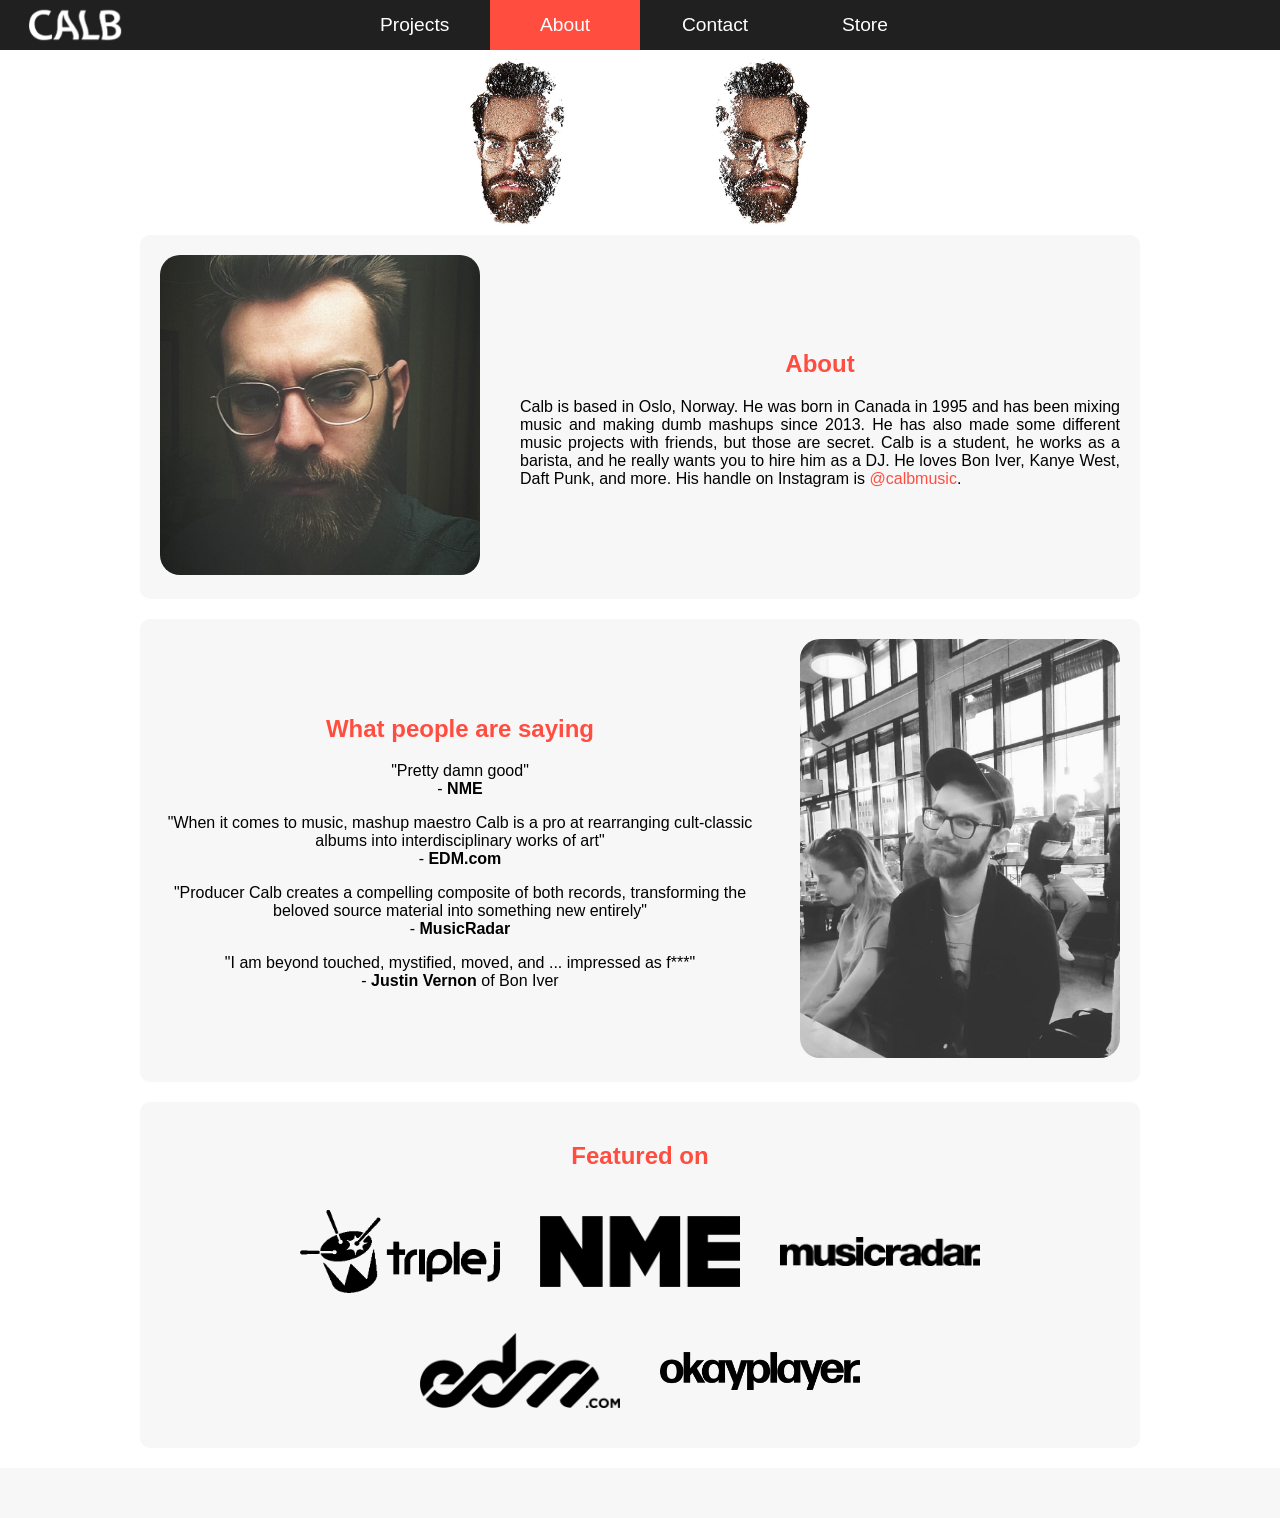
==== about.html @ a5393a30 "changed banner image name" ====
<!DOCTYPE html>
<html lang="en">
  <head>
    <meta charset="UTF-8" />
    <meta name="viewport" content="width=device-width, initial-scale=1.0" />
    <meta http-equiv="X-UA-Compatible" content="ie=edge" />
    <title>Calb</title>
    <link rel="apple-touch-icon" sizes="180x180" href="/favicon/apple-touch-icon.png">
  <link rel="icon" type="image/png" sizes="32x32" href="/favicon/favicon-32x32.png">
  <link rel="icon" type="image/png" sizes="16x16" href="/favicon/favicon-16x16.png">
  <link rel="manifest" href="/site.webmanifest">
    <link rel="stylesheet" type="text/css" href="styles.css" />    
    <style>
      .About{background-color: #ff4d40;}
    </style> 
    <!-- MyList Styles -->
    <link rel="stylesheet" href="mylist-player/css/mylist-player.css" />

    <!-- MyList PLAYER SETTINGS -->
    <script type="text/javascript">
      var playListID = ["PLcEgueYKDm_R28XrwSN7ngTEcs7spmLF3"]; // replace with your desired youtube playlist ID
      var apiKey = "AIzaSyB_dEWORld9GsfKXc3tqtmi-oZoByVQ4lQ"; // this default YouTube API key will work but you should change it to your own
      var autoPlayNext = 0; // auto play next video in list when current ends? 0 for no. 1 for yes.
      var showPlayerControls = 1; // display YouTube video player controls? 0 for no. 1 for yes.
      var showTitlesInList = 1; // display video titles under each thumbnail in playlist? 0 for no. 1 for yes.
    </script>

    <!-- jQuery -->
    <script src="https://ajax.googleapis.com/ajax/libs/jquery/1.11.3/jquery.min.js"></script>

    <!-- MyList Javascript -->
    <script src="mylist-player/js/mylist-player.js"></script>

  </head>

  <body>
    <header>
      <nav>
        <ul class="navbar">
          <li class="Calb"><a href="index.html"><img src="images/calb logo white.png"> </a></li>
          <li class="Projects"><a href="index.html">Projects</a></li>
          <li class="About"><a href="about.html">About</a></li>
          <li class="Contact"><a href="contact.html">Contact</a></li>
          <li class="Store"><a href="store.html">Store</a></li>
        </ul>
      </nav>
    </header>

    

    <main>
      <div class="contentbox" id="bannerbox"> 
        <img src="/images/calbbanner.png" alt="calb banner image"  id="banner">
      </div>

      <div class="contentbox" id="aboutbox"> 
        <div class="smallbox" class=imagebox>
          <img src="images/profpic.JPG" class="image">
        </div>
        <div class="bigbox" id="abouttext">
          <h2>About</h2>
          <p>Calb is based in Oslo, Norway. He was born in Canada in 1995 and has been mixing music and making dumb mashups since 2013. 
            He has also made some different music projects with friends, but those are secret. 
            Calb is a student, he works as a barista, and he really wants you to hire him as a DJ. He loves Bon Iver, Kanye West, Daft Punk, and more.
            His handle on Instagram is <a href="https://www.instagram.com/calbmusic/">@calbmusic</a>.
          </p>
          
          
        </div>
      </div>
      
      <div class="contentbox" id="quotebox">
        <div class="bigbox">
          <h2>What people are saying</h2>
          <p>
            "Pretty damn good" 
            <br>- <b>NME</b>
          </p>
          <p>
            "When it comes to music, mashup maestro Calb is a pro at rearranging cult-classic albums into interdisciplinary works of art" 
            <br>- <b>EDM.com</b>
          </p>
          <p>
            "Producer Calb creates a compelling composite of both records, transforming the beloved source material into something new entirely" 
            <br>- <b>MusicRadar</b>
          </p>
          <p>
            "I am beyond touched, mystified, moved, and ... impressed as f***" 
            <br>- <b>Justin Vernon</b> of Bon Iver
          </p>
        </div>
        <div class="smallbox" class=imagebox>
          <img src="images/smughatphoto.jpg" class="image">
        </div>
      </div>


      <div class="contentbox" id="coveredbybox">
        <div class="biggestbox">
          <h2>Featured on</h2>
          <img src="images/logos/triplej red.png" class="logo">
          <img src="images/logos/nme red.png" class="logo">
          <img src="images/logos/musicradar red.png" class="logo">
          <img src="images/logos/EDM+com red.png" class="logo">
          <img src="images/logos/okayplayer red.png" class="logo">
        </div>
      </div>


    </main>
    
    <footer>
      
    </footer>
    
  </body>
</html>
---- styles.css ----
* {
  box-sizing: border-box;
  font-family: 'Roboto', sans-serif;
}

 *:before,
 *:after {
  box-sizing: border-box;
 }

html{
  height: 100%;
  position: relative;
}

body {
  position: relative;
  margin: 0;
  padding: 0;
  background-color: #fff;
  background-attachment:fixed;
  min-height: 100vh; 
  display: block;
  position: relative;
  padding-bottom: 70px;
}

.navbar {
  font-size: 1.2em;
  font-family: 'Roboto', sans-serif;
  width: 100%;
  margin: 0;
  padding: 0px;
  /* padding: 20px; */
  height: 50px;
  background-color: #202020;
  list-style: none;

  position: relative;
  display: flex;
  flex-direction: row;
  justify-content: center;
  align-items: stretch;
}

.navbar > li {
  width: 20%;
  max-width: 150px;
  list-style: none;
  margin: 0;
  padding: 0;
  display: flex;
  justify-content: center;
  align-items: center;

}

.navbar > li > a {
    color: #fff;
    position: relative;
    left: 0;
}

footer{
  position: absolute;
  bottom: 0;
  width: 100%;
  height: 50px;
  background-color: rgb(247, 247, 247)
}

a{
  color: #ff4d40;
  text-decoration: none;
  will-change: transform, color, text-decoration;
}

a:hover {
    text-decoration: underline;
}

#bannerbox{
  background: white;
}

#banner{
  width: 80%;
  margin: auto;
  max-height: 190px;
  object-fit: cover;
  margin-bottom: -25px;
}




.Calb{
    position:absolute;
    height: 50px;
    left: 0;
}

.Calb a img{
  position: relative;
  height: 30px;
  margin-top: 5px;
}

main {
  margin: auto;
  width: 100%;
  display: flex;
  flex-direction: column;
  align-items: center;
  gap: 20px;
}

.contentbox{
  width: 80%;
  max-width: 1000px;
  border-radius: 10px;
  /*border: 2px solid #d1d1d1; */
  display: flex;
  flex-direction: row;
  align-items: stretch;
  background-color: rgb(247, 247, 247);
}

/*
#youtube{
}

#youtubeembed{
}

#mixcloud{
}
*/

.bigbox{
  max-width: 60%;
  margin: 20px;

}

.smallbox{
  width: 40%;
  margin: 20px;
}

.biggestbox{
  margin: 20px;
  max-width: 80%;
  display: flex;
  align-items: center;
  justify-content: center;
  flex-wrap: wrap;
}

.biggestbox h2{
  width: 100%;
}

#aboutbox{
  align-items: center;
}

#quotebox{
  align-items: center;
}

#quotebox p{
  text-align: center;
}


#contactbox *{
  text-align: center;
  margin-left: auto;
  margin-right: auto;
}

#coveredbybox {
  display: flex;
  flex-direction: column;
  align-items: center;
}

.image{
  max-width: 100%;
  border-radius: 20px;
}

.logo{
  max-width: 200px;
  margin: 20px;
  filter: grayscale(100%) brightness(0%);
  
}

h1 {
  text-align: center;
  font-family: 'Roboto', sans-serif;
  font-size: 2em;
}

h2 {
  font-family: 'Roboto', sans-serif;
  text-align:center;
  color: #ff4d40;
}

p {
  text-align:justify;
  color: black;
  font-family: 'Roboto', sans-serif;
}

  .bold {
    font-weight: 700;
  }

  .italics {
    font-style: italic;
  }

  @media screen and (max-width: 800px) {
    .contentbox{
      flex-direction: column;
      width: 100%;
      align-items: center;
    }
    .bigbox{
      width: 90%;
      max-width: 90%;
      margin: 10px;
    }
    
    .smallbox{
      width: 90%;
      margin: 10px;
    }
    #youtubeembed{
      order: 1;
    }
    #abouttext{
      order: -1;
    }
    .Calb{
      position:relative;
  }
    .Calb a img{
      height: 20px;
    }
  }
---- mylist-player/css/mylist-player.css ----
/*  COLORS 
############################### */

/* color of titles that appear  below 
each thumbnail image in the playlist */
.vid-item .desc {
	color: black;
}

.vid-item:hover .desc {
	color: #CC181E;		/* <-- hover state color of titles */
	-o-transition:.5s;
  	-ms-transition:.5s;
  	-moz-transition:.5s;
  	-webkit-transition:.5s;
  	transition:.5s;
}

.current-vid {
	opacity: 1 !important;
	color: #CC181E !important;	/* <-- color of title for currently selected video */
}


/* color of playlist arrows */
.mlvp-arrow-left, .mlvp-arrow-right {
	color: #111;
}

/* hover color of playlist arrows */
.mlvp-arrow-left:hover, .mlvp-arrow-right:hover {
	color: #CC181E;
}





.mlvp-arrows {
	/*display: none;*/ /*uncomment this to hide the left/right arrows*/
}

.player-container {
	width: 100%;
	/*max-width: 904px;*/
	/*min-width: 300px;*/
}

.ui-body{ border: none !important; }
.ui-page-active { outline:none !important;  }

/*  VIDEO CONTAINER
############################### */
.mlvp-container {
    position: relative;
    padding-bottom: 52%;
    padding-top: 38px; 
    height: 0; 
}
 
.mlvp-container iframe,
.mlvp-container object,
.mlvp-container embed {
    position: absolute;
    top: 0;
    left: 0;
    width: 100%;
    height: 97%;
}


/*  VIDEOS PLAYLIST 
############################### */
.mlvp-list-container {
	/*width: 90%;*/
	overflow: hidden;
	margin-top: 16px;
	margin-left:37px;
	margin-right:38px;
	padding-bottom: 0px;
	-webkit-box-sizing: inherit;
    -moz-box-sizing: inherit;
    box-sizing: inherit;
}

.mlvp-list {
	/*width: 3192px;*/
	position: relative;
	top:0;
	left: 0;
	-webkit-box-sizing: inherit;
    -moz-box-sizing: inherit;
    box-sizing: inherit;
}

.vid-item {
	display: block;
	width: 148px;
	float: left;
	margin: 10px;
	padding: 0;
	-webkit-box-sizing: inherit;
    -moz-box-sizing: inherit;
    box-sizing: inherit;
}

.thumb {
	overflow:hidden;
	height: 84px;
}

.thumb img {
	width: 100%;
	position: relative;
	top: -13px;
	opacity: 0.6;
}

.vid-item .desc {
	font-size: 12px;
	margin-top:5px;
  word-wrap:break-word;
}

.vid-item:hover {
	/*background: #eee;*/
	cursor: pointer;
}

.vid-item:hover .thumb img {
	opacity: 1;
	-o-transition:.5s;
  	-ms-transition:.5s;
  	-moz-transition:.5s;
  	-webkit-transition:.5s;
  	transition:.5s;
}

.noselect {
    -webkit-touch-callout: none;
    -webkit-user-select: none;
    -khtml-user-select: none;
    -moz-user-select: none;
    -ms-user-select: none;
    user-select: none;
}



/*  ARROWS
############################### */

.mlvp-arrows {
	position:relative;
	width: 100%;
	top: 52px;
}

.mlvp-arrow-left {
	position: absolute;
	padding: 0;
	left: 0;
	top: 0;
	z-index: 99;
	cursor: pointer;
}

.mlvp-arrow-right {
	position: absolute;
	padding: 0;
	right: 0;
	top: 0;
	z-index:100;
	cursor: pointer;
}




/*  ARROW ICONS
############################### */
@font-face {
  font-family: 'fontello';
  src: url('../font/fontello.eot?64872243');
  src: url('../font/fontello.eot?64872243#iefix') format('embedded-opentype'),
       url('../font/fontello.woff?64872243') format('woff'),
       url('../font/fontello.ttf?64872243') format('truetype'),
       url('../font/fontello.svg?64872243#fontello') format('svg');
  font-weight: normal;
  font-style: normal;
}
 
 
.demo-icon
{
  font-family: "fontello";
  font-style: normal;
  font-weight: normal;
  speak: none;
 
  display: inline-block;
  text-decoration: inherit;
  /*width: 1em;*/
  /*margin-right: .2em;*/
  text-align: center;
  /* opacity: .8; */
 
  /* For safety - reset parent styles, that can break glyph codes*/
  font-variant: normal;
  text-transform: none;
 
  /* fix buttons height, for twitter bootstrap */
  line-height: 1em;
 
  /* Animation center compensation - margins should be symmetric */
  /* remove if not needed */
  /*margin-left: .2em;*/
 
  /* You can be more comfortable with increased icons size */
   font-size: 32px; 
 
  /* Font smoothing. That was taken from TWBS */
  -webkit-font-smoothing: antialiased;
  -moz-osx-font-smoothing: grayscale;
 
  /* Uncomment for 3D effect */
  /* text-shadow: 1px 1px 1px rgba(127, 127, 127, 0.3); */

  /*overflow: hidden;
  text-indent: -999px;*/
}


.mlvp-arrows .icon-left-open:before, .mlvp-arrows .icon-right-open:before {
    float: left !important;
    text-indent: 0 !important;
}
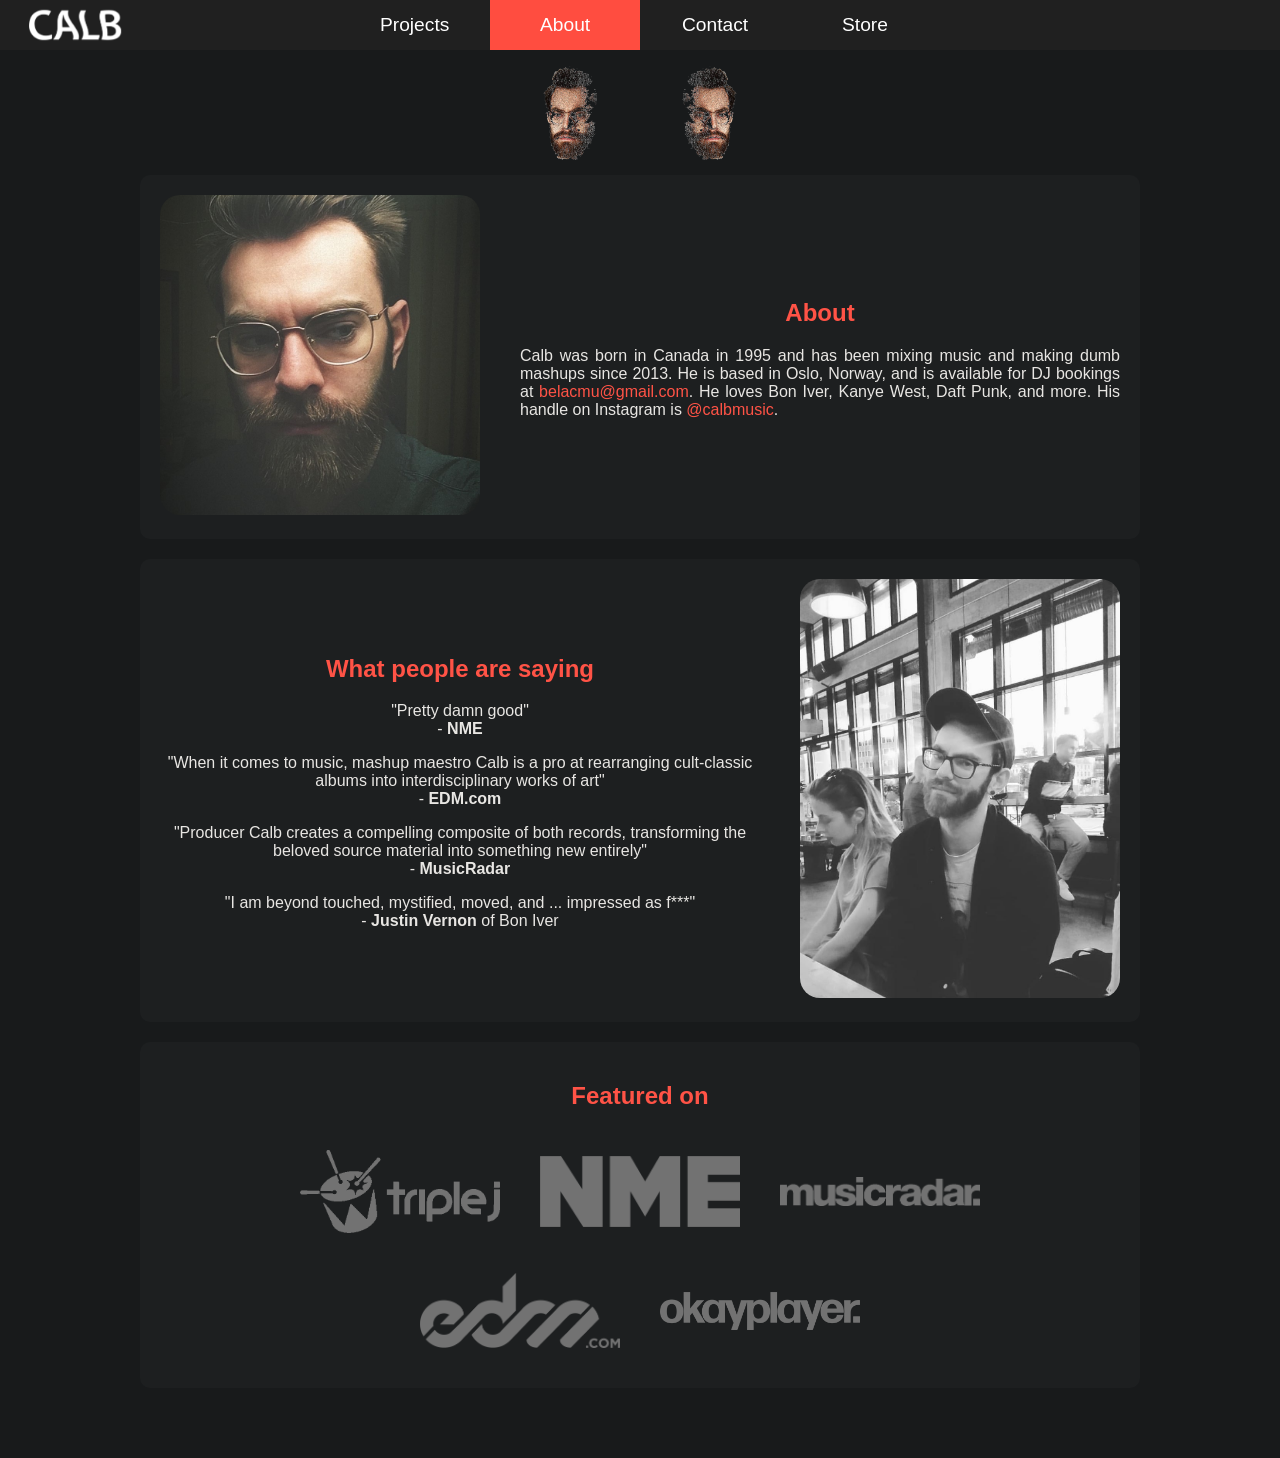
==== commit 5e454d7f: "Updated text and (temp) email, also banner size" ====
--- a/about.html
+++ b/about.html
@@ -38,10 +38,10 @@
       <nav>
         <ul class="navbar">
           <li class="Calb"><a href="index.html"><img src="images/calb logo white.png"> </a></li>
-          <li class="Projects"><a href="index.html">Projects</a></li>
+          <li class="Projects"><a href="projects.html">Projects</a></li>
           <li class="About"><a href="about.html">About</a></li>
           <li class="Contact"><a href="contact.html">Contact</a></li>
-          <li class="Store"><a href="store.html">Store</a></li>
+          <li class="Store"><a href="index.html">Store</a></li>
         </ul>
       </nav>
     </header>
@@ -59,9 +59,8 @@
         </div>
         <div class="bigbox" id="abouttext">
           <h2>About</h2>
-          <p>Calb is based in Oslo, Norway. He was born in Canada in 1995 and has been mixing music and making dumb mashups since 2013. 
-            He has also made some different music projects with friends, but those are secret. 
-            Calb is a student, he works as a barista, and he really wants you to hire him as a DJ. He loves Bon Iver, Kanye West, Daft Punk, and more.
+          <p>Calb was born in Canada in 1995 and has been mixing music and making dumb mashups since 2013. He is based in Oslo, Norway, and is available for DJ bookings at <a href="mailto: belacmu@gmail.com">belacmu@gmail.com</a>.
+            He loves Bon Iver, Kanye West, Daft Punk, and more.
             His handle on Instagram is <a href="https://www.instagram.com/calbmusic/">@calbmusic</a>.
           </p>
           
--- a/styles.css
+++ b/styles.css
@@ -19,7 +19,8 @@
   position: relative;
   margin: 0;
   padding: 0;
-  background-color: #fff;
+  color: #e8e6e3;
+  background-color: #181a1b;
   background-attachment:fixed;
   min-height: 100vh; 
   display: block;
@@ -68,11 +69,11 @@
   bottom: 0;
   width: 100%;
   height: 50px;
-  background-color: rgb(247, 247, 247)
+  background-color: #181a1b
 }
 
 a{
-  color: #ff4d40;
+  color: rgb(255, 83, 70);
   text-decoration: none;
   will-change: transform, color, text-decoration;
 }
@@ -82,14 +83,14 @@
 }
 
 #bannerbox{
-  background: white;
+  background: none !important;
 }
 
 #banner{
   width: 80%;
   margin: auto;
-  max-height: 190px;
-  object-fit: cover;
+  max-height: 130px;
+  object-fit: scale-down;
   margin-bottom: -25px;
 }
 
@@ -125,7 +126,7 @@
   display: flex;
   flex-direction: row;
   align-items: stretch;
-  background-color: rgb(247, 247, 247);
+  background-color: rgb(29,31,32);
 }
 
 /*
@@ -196,7 +197,7 @@
 .logo{
   max-width: 200px;
   margin: 20px;
-  filter: grayscale(100%) brightness(0%);
+  filter: grayscale(100%) brightness(100%);
   
 }
 
@@ -209,12 +210,12 @@
 h2 {
   font-family: 'Roboto', sans-serif;
   text-align:center;
-  color: #ff4d40;
+  color: rgb(255, 83, 70);
 }
 
 p {
   text-align:justify;
-  color: black;
+  color: #e8e6e3;
   font-family: 'Roboto', sans-serif;
 }
 
--- a/mylist-player/css/mylist-player.css
+++ b/mylist-player/css/mylist-player.css
@@ -5,11 +5,11 @@
 /* color of titles that appear  below 
 each thumbnail image in the playlist */
 .vid-item .desc {
-	color: black;
+	color: rgb(232, 230, 227);
 }
 
 .vid-item:hover .desc {
-	color: #CC181E;		/* <-- hover state color of titles */
+	color: rgb(255, 83, 70);		/* <-- hover state color of titles */
 	-o-transition:.5s;
   	-ms-transition:.5s;
   	-moz-transition:.5s;
@@ -19,18 +19,18 @@
 
 .current-vid {
 	opacity: 1 !important;
-	color: #CC181E !important;	/* <-- color of title for currently selected video */
+	color: rgb(255, 83, 70) !important;	/* <-- color of title for currently selected video */
 }
 
 
 /* color of playlist arrows */
 .mlvp-arrow-left, .mlvp-arrow-right {
-	color: #111;
+	color: rgb(232, 230, 227);
 }
 
 /* hover color of playlist arrows */
 .mlvp-arrow-left:hover, .mlvp-arrow-right:hover {
-	color: #CC181E;
+	color: rgb(255, 83, 70);
 }
 
 
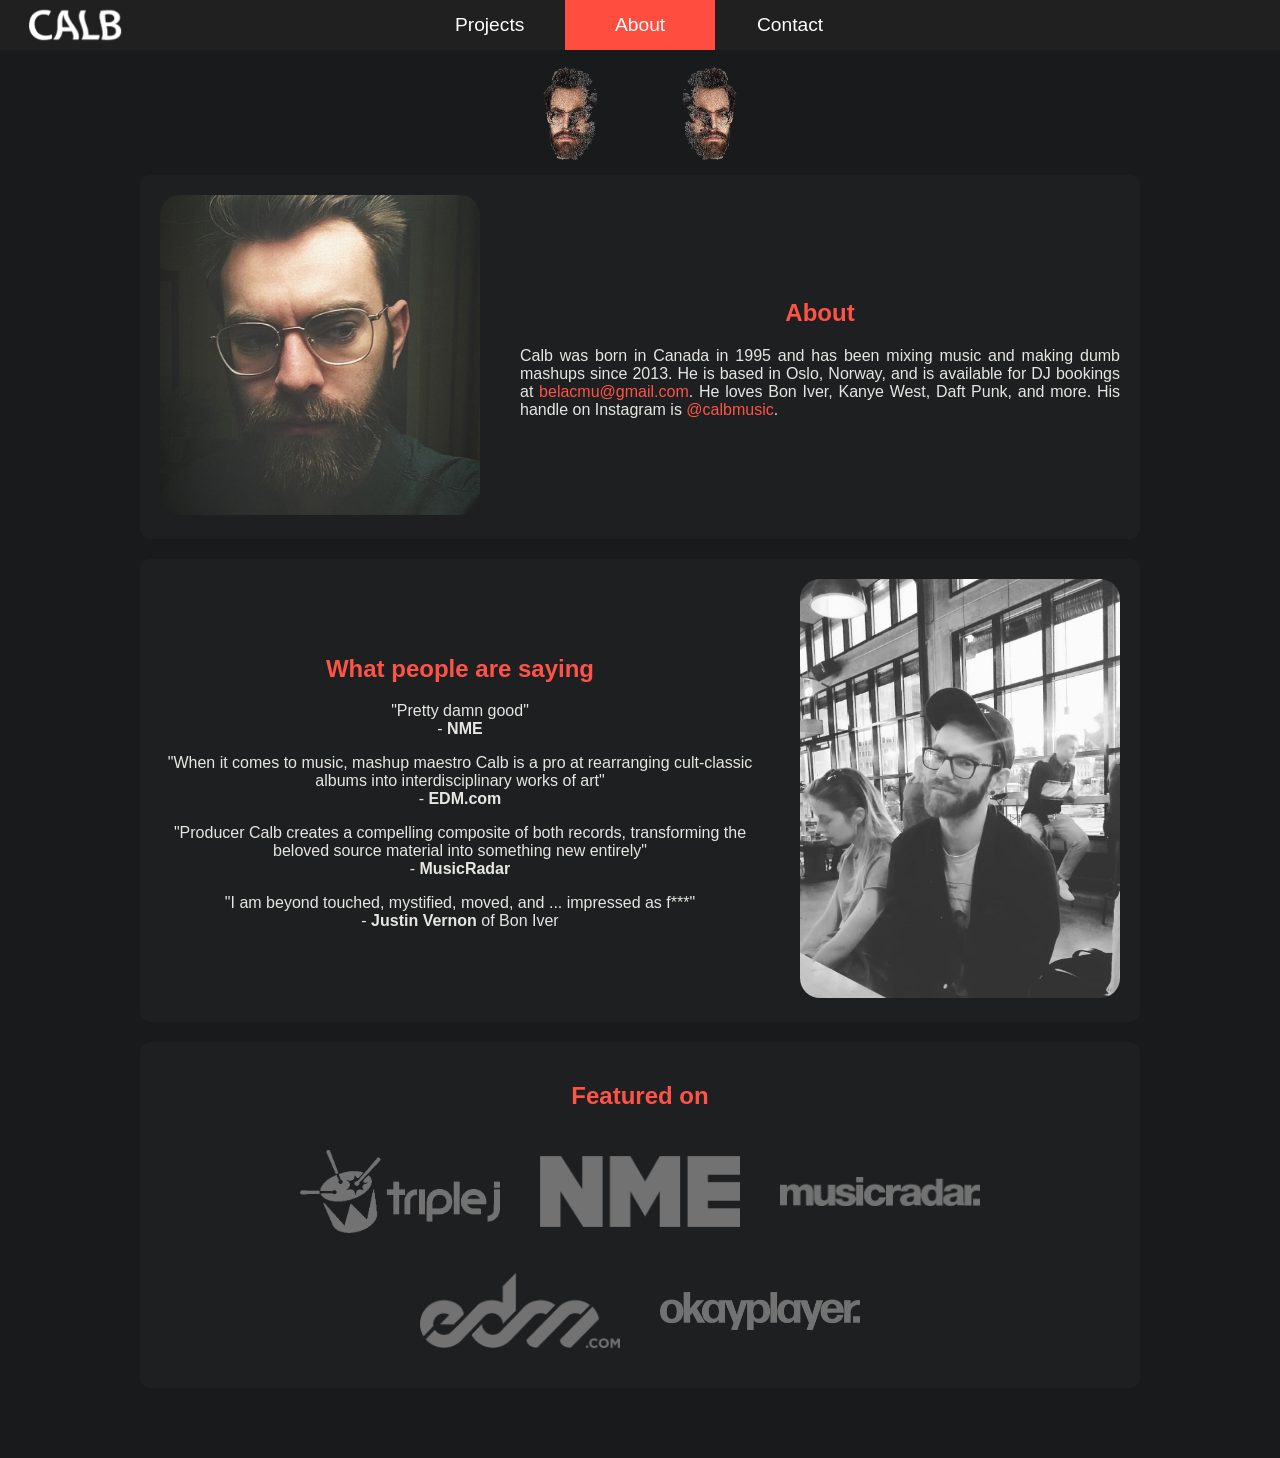
==== commit 4fc0d5ed: "Remove store from navigation and make Projects the new homepage Co-authored-by: belacmu <89772184+be" ====
--- a/about.html
+++ b/about.html
@@ -38,10 +38,9 @@
       <nav>
         <ul class="navbar">
           <li class="Calb"><a href="index.html"><img src="images/calb logo white.png"> </a></li>
-          <li class="Projects"><a href="projects.html">Projects</a></li>
+          <li class="Projects"><a href="index.html">Projects</a></li>
           <li class="About"><a href="about.html">About</a></li>
           <li class="Contact"><a href="contact.html">Contact</a></li>
-          <li class="Store"><a href="index.html">Store</a></li>
         </ul>
       </nav>
     </header>
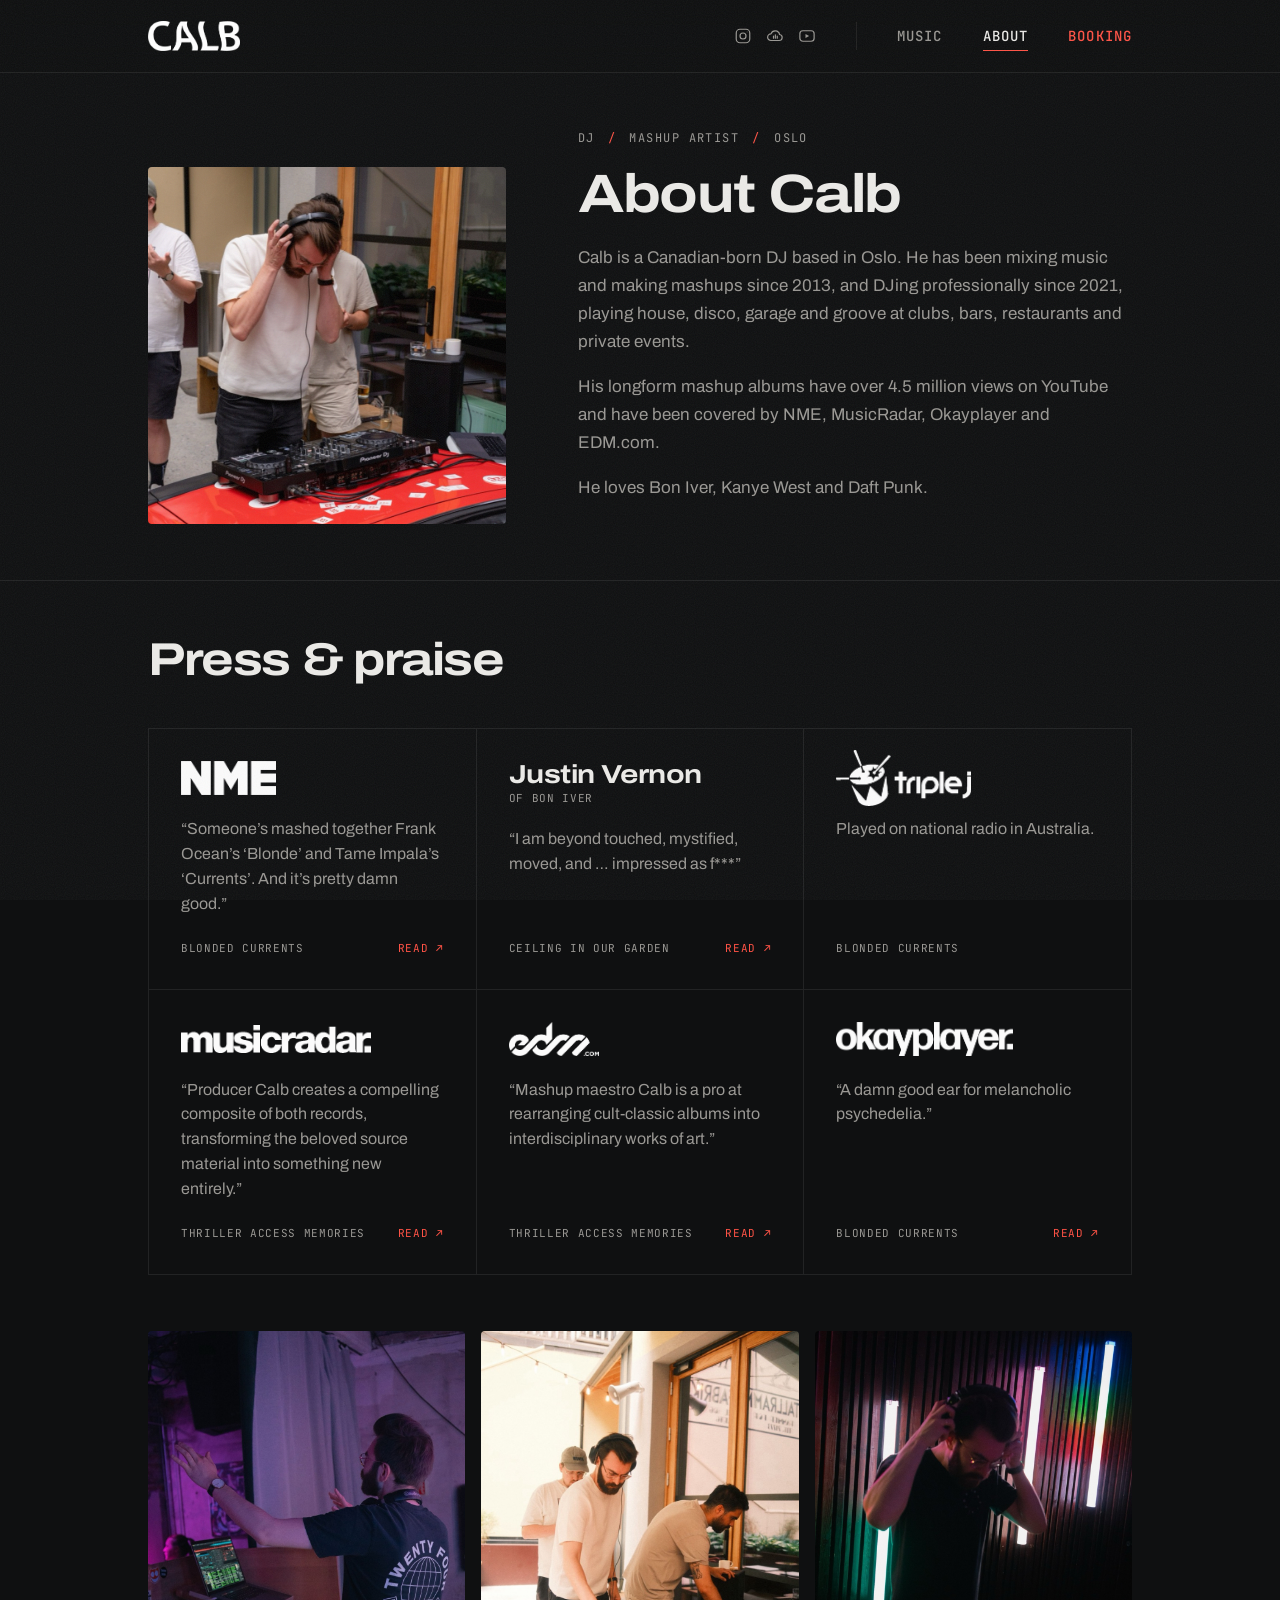
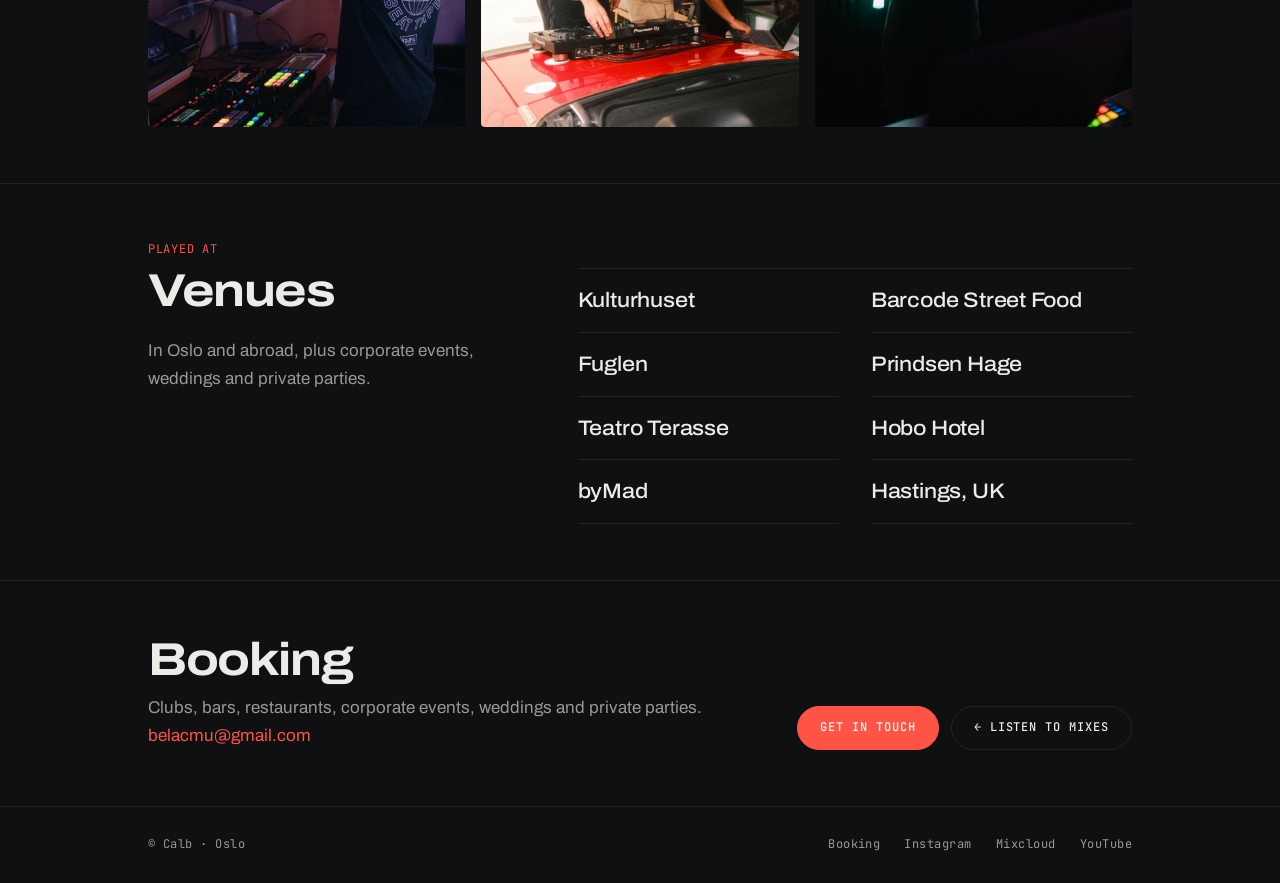
==== commit 19b79537: "Redesign site around DJ bookings - New layout and type system (Archivo + JetBrains Mono), tighter sp" ====
--- a/about.html
+++ b/about.html
@@ -3,113 +3,158 @@
   <head>
     <meta charset="UTF-8" />
     <meta name="viewport" content="width=device-width, initial-scale=1.0" />
-    <meta http-equiv="X-UA-Compatible" content="ie=edge" />
-    <title>Calb</title>
+    <title>About — Calb</title>
+    <meta name="description" content="Calb is an Oslo-based DJ playing house, disco, garage and groove for clubs, bars and private events. His mashup albums have been covered by NME, MusicRadar, Okayplayer and EDM.com." />
+    <meta name="theme-color" content="#0f1011" />
     <link rel="apple-touch-icon" sizes="180x180" href="/favicon/apple-touch-icon.png">
-  <link rel="icon" type="image/png" sizes="32x32" href="/favicon/favicon-32x32.png">
-  <link rel="icon" type="image/png" sizes="16x16" href="/favicon/favicon-16x16.png">
-  <link rel="manifest" href="/site.webmanifest">
-    <link rel="stylesheet" type="text/css" href="styles.css" />    
-    <style>
-      .About{background-color: #ff4d40;}
-    </style> 
-    <!-- MyList Styles -->
-    <link rel="stylesheet" href="mylist-player/css/mylist-player.css" />
-
-    <!-- MyList PLAYER SETTINGS -->
-    <script type="text/javascript">
-      var playListID = ["PLcEgueYKDm_R28XrwSN7ngTEcs7spmLF3"]; // replace with your desired youtube playlist ID
-      var apiKey = "AIzaSyB_dEWORld9GsfKXc3tqtmi-oZoByVQ4lQ"; // this default YouTube API key will work but you should change it to your own
-      var autoPlayNext = 0; // auto play next video in list when current ends? 0 for no. 1 for yes.
-      var showPlayerControls = 1; // display YouTube video player controls? 0 for no. 1 for yes.
-      var showTitlesInList = 1; // display video titles under each thumbnail in playlist? 0 for no. 1 for yes.
-    </script>
-
-    <!-- jQuery -->
-    <script src="https://ajax.googleapis.com/ajax/libs/jquery/1.11.3/jquery.min.js"></script>
-
-    <!-- MyList Javascript -->
-    <script src="mylist-player/js/mylist-player.js"></script>
-
+    <link rel="icon" type="image/png" sizes="32x32" href="/favicon/favicon-32x32.png">
+    <link rel="icon" type="image/png" sizes="16x16" href="/favicon/favicon-16x16.png">
+    <link rel="manifest" href="/favicon/site.webmanifest">
+    <link rel="preconnect" href="https://fonts.googleapis.com">
+    <link rel="preconnect" href="https://fonts.gstatic.com" crossorigin>
+    <link href="https://fonts.googleapis.com/css2?family=Archivo:wdth,wght@62..125,400..800&family=JetBrains+Mono:wght@400;500&display=swap" rel="stylesheet">
+    <link rel="stylesheet" href="styles.css" />
   </head>
 
   <body>
-    <header>
-      <nav>
-        <ul class="navbar">
-          <li class="Calb"><a href="index.html"><img src="images/calb logo white.png"> </a></li>
-          <li class="Projects"><a href="index.html">Projects</a></li>
-          <li class="About"><a href="about.html">About</a></li>
-          <li class="Contact"><a href="contact.html">Contact</a></li>
-        </ul>
-      </nav>
+    <header class="site-header">
+      <div class="wrap">
+        <a class="brand" href="index.html" aria-label="Calb home"><img src="images/calb logo white.png" alt="Calb"></a>
+        <nav aria-label="Main">
+          <ul class="nav">
+            <li class="social">
+              <a href="https://www.instagram.com/calbmusic/" aria-label="Instagram" title="Instagram">
+                <svg viewBox="0 0 24 24" aria-hidden="true"><rect x="3" y="3" width="18" height="18" rx="5"/><circle cx="12" cy="12" r="4"/><circle cx="17.5" cy="6.5" r="0.6" class="dot"/></svg>
+              </a>
+              <a href="https://www.mixcloud.com/calbmusic/" aria-label="Mixcloud" title="Mixcloud">
+                <svg viewBox="0 0 24 24" aria-hidden="true"><path d="M6.5 18h11a4 4 0 0 0 .6-7.96A6 6 0 0 0 6.6 9.2 4.4 4.4 0 0 0 6.5 18z"/><path d="M10 15v-3M12.5 15v-4.5M15 15v-3"/></svg>
+              </a>
+              <a href="https://www.youtube.com/@Calbmusic" aria-label="YouTube" title="YouTube">
+                <svg viewBox="0 0 24 24" aria-hidden="true"><rect x="2.5" y="5" width="19" height="14" rx="4"/><path d="M10 9.2v5.6l4.8-2.8z" class="fill"/></svg>
+              </a>
+            </li>
+            <li><a href="index.html">Music</a></li>
+            <li><a href="about.html" aria-current="page">About</a></li>
+            <li><a class="nav-book" href="contact.html">Booking</a></li>
+          </ul>
+        </nav>
+      </div>
     </header>
 
-    
-
     <main>
-      <div class="contentbox" id="bannerbox"> 
-        <img src="/images/calbbanner.png" alt="calb banner image"  id="banner">
-      </div>
-
-      <div class="contentbox" id="aboutbox"> 
-        <div class="smallbox" class=imagebox>
-          <img src="images/profpic.JPG" class="image">
+      <section class="section first">
+        <div class="wrap grid">
+          <div class="align-h1">
+            <img src="images/dj/courtyard-headphones.jpg" class="portrait square" alt="Calb DJing at an outdoor event">
+          </div>
+          <div>
+            <p class="tagline">DJ <span>/</span> Mashup artist <span>/</span> Oslo</p>
+            <h1>About Calb</h1>
+            <p>Calb is a Canadian-born DJ based in Oslo. He has been mixing music and making mashups since 2013, and DJing professionally
+              since 2021, playing house, disco, garage and groove at clubs, bars, restaurants and private events.</p>
+            <p>His longform mashup albums have over 4.5 million views on YouTube and have been covered by NME,
+              MusicRadar, Okayplayer and EDM.com.</p>
+            <p>He loves Bon Iver, Kanye West and Daft Punk.</p>
+          </div>
         </div>
-        <div class="bigbox" id="abouttext">
-          <h2>About</h2>
-          <p>Calb was born in Canada in 1995 and has been mixing music and making dumb mashups since 2013. He is based in Oslo, Norway, and is available for DJ bookings at <a href="mailto: belacmu@gmail.com">belacmu@gmail.com</a>.
-            He loves Bon Iver, Kanye West, Daft Punk, and more.
-            His handle on Instagram is <a href="https://www.instagram.com/calbmusic/">@calbmusic</a>.
-          </p>
-          
-          
-        </div>
-      </div>
-      
-      <div class="contentbox" id="quotebox">
-        <div class="bigbox">
-          <h2>What people are saying</h2>
-          <p>
-            "Pretty damn good" 
-            <br>- <b>NME</b>
-          </p>
-          <p>
-            "When it comes to music, mashup maestro Calb is a pro at rearranging cult-classic albums into interdisciplinary works of art" 
-            <br>- <b>EDM.com</b>
-          </p>
-          <p>
-            "Producer Calb creates a compelling composite of both records, transforming the beloved source material into something new entirely" 
-            <br>- <b>MusicRadar</b>
-          </p>
-          <p>
-            "I am beyond touched, mystified, moved, and ... impressed as f***" 
-            <br>- <b>Justin Vernon</b> of Bon Iver
-          </p>
-        </div>
-        <div class="smallbox" class=imagebox>
-          <img src="images/smughatphoto.jpg" class="image">
-        </div>
-      </div>
+      </section>
 
 
-      <div class="contentbox" id="coveredbybox">
-        <div class="biggestbox">
-          <h2>Featured on</h2>
-          <img src="images/logos/triplej red.png" class="logo">
-          <img src="images/logos/nme red.png" class="logo">
-          <img src="images/logos/musicradar red.png" class="logo">
-          <img src="images/logos/EDM+com red.png" class="logo">
-          <img src="images/logos/okayplayer red.png" class="logo">
+      <section class="section press-section" id="press">
+        <div class="wrap">
+          <div class="section-head">
+            <h2>Press &amp; praise</h2>
+          </div>
+          <div class="press-grid">
+            <a class="press-card" href="https://www.nme.com/news/music/someones-mashed-together-frank-oceans-blonde-and-tame-impalas-currents-2901125" target="_blank" rel="noopener">
+              <img class="press-logo" src="images/logos/nme red.png" alt="NME">
+              <blockquote>&ldquo;Someone&rsquo;s mashed together Frank Ocean&rsquo;s &lsquo;Blonde&rsquo; and Tame Impala&rsquo;s &lsquo;Currents&rsquo;. And it&rsquo;s pretty damn good.&rdquo;</blockquote>
+              <span class="press-foot"><span>Blonded Currents</span><span class="read">Read &nearr;</span></span>
+            </a>
+            <a class="press-card" href="https://www.reddit.com/r/boniver/comments/l1z0dz/comment/gk7irl0/?context=3" target="_blank" rel="noopener">
+              <span class="press-name">Justin Vernon <small>of Bon Iver</small></span>
+              <blockquote>&ldquo;I am beyond touched, mystified, moved, and &hellip; impressed as f***&rdquo;</blockquote>
+              <span class="press-foot"><span>Ceiling In Our Garden</span><span class="read">Read &nearr;</span></span>
+            </a>
+            <div class="press-card">
+              <img class="press-logo tall" src="images/logos/triplej red.png" alt="triple j">
+              <blockquote>Played on national radio in Australia.</blockquote>
+              <span class="press-foot"><span>Blonded Currents</span></span>
+            </div>
+            <a class="press-card" href="https://www.musicradar.com/news/listen-to-an-album-length-mashup-of-michael-jacksons-thriller-and-daft-punks-random-access-memories" target="_blank" rel="noopener">
+              <img class="press-logo" src="images/logos/musicradar red.png" alt="MusicRadar">
+              <blockquote>&ldquo;Producer Calb creates a compelling composite of both records, transforming the beloved source material into something new entirely.&rdquo;</blockquote>
+              <span class="press-foot"><span>Thriller Access Memories</span><span class="read">Read &nearr;</span></span>
+            </a>
+            <a class="press-card" href="https://edm.com/music-releases/daft-punk-michael-jackson-mashup-album/" target="_blank" rel="noopener">
+              <img class="press-logo" src="images/logos/EDM+com red.png" alt="EDM.com">
+              <blockquote>&ldquo;Mashup maestro Calb is a pro at rearranging cult-classic albums into interdisciplinary works of art.&rdquo;</blockquote>
+              <span class="press-foot"><span>Thriller Access Memories</span><span class="read">Read &nearr;</span></span>
+            </a>
+            <a class="press-card" href="https://www.okayplayer.com/this-frank-ocean-and-tame-impala-mash-up-album-works-way-too-well/441551" target="_blank" rel="noopener">
+              <img class="press-logo" src="images/logos/okayplayer red.png" alt="Okayplayer">
+              <blockquote>&ldquo;A damn good ear for melancholic psychedelia.&rdquo;</blockquote>
+              <span class="press-foot"><span>Blonded Currents</span><span class="read">Read &nearr;</span></span>
+            </a>
+          </div>
         </div>
-      </div>
+      </section>
 
 
+      <section class="gallery" aria-label="Photos from DJ sets">
+        <div class="wrap">
+          <div class="photos">
+            <img src="images/dj/traktor-crowd.jpg" alt="Calb DJing in a purple-lit club" loading="lazy">
+            <img src="images/dj/courtyard-decks.jpg" alt="Calb DJing at an outdoor courtyard event" loading="lazy">
+            <img src="images/dj/neon-headphones.jpg" alt="Calb DJing in front of neon light tubes" loading="lazy">
+          </div>
+        </div>
+      </section>
+      <section class="section" id="played">
+        <div class="wrap grid">
+          <div>
+            <span class="eyebrow">Played at</span>
+            <h2>Venues</h2>
+            <p>In Oslo and abroad, plus corporate events, weddings and private parties.</p>
+          </div>
+          <ul class="venues align-h2">
+            <li>Kulturhuset</li>
+            <li>Fuglen</li>
+            <li>Teatro Terasse</li>
+            <li>byMad</li>
+            <li>Barcode Street Food</li>
+            <li>Prindsen Hage</li>
+            <li>Hobo Hotel</li>
+            <li>Hastings, UK</li>
+          </ul>
+        </div>
+      </section>
+
+      <section class="band">
+        <div class="wrap band-grid">
+          <div>
+            <h2>Booking</h2>
+            <p>Clubs, bars, restaurants, corporate events, weddings and private parties.
+              <a href="mailto:belacmu@gmail.com?subject=DJ%20booking%20inquiry">belacmu@gmail.com</a></p>
+          </div>
+          <div class="actions">
+            <a class="btn" href="mailto:belacmu@gmail.com?subject=DJ%20booking%20inquiry">Get in touch</a>
+            <a class="btn ghost" href="index.html#mixes">&larr; Listen to mixes</a>
+          </div>
+        </div>
+      </section>
     </main>
-    
-    <footer>
-      
+
+    <footer class="site-footer">
+      <div class="wrap">
+        <span>&copy; Calb &middot; Oslo</span>
+        <ul>
+          <li><a href="mailto:belacmu@gmail.com?subject=DJ%20booking%20inquiry">Booking</a></li>
+          <li><a href="https://www.instagram.com/calbmusic/">Instagram</a></li>
+          <li><a href="https://www.mixcloud.com/calbmusic/">Mixcloud</a></li>
+          <li><a href="https://www.youtube.com/@Calbmusic">YouTube</a></li>
+        </ul>
+      </div>
     </footer>
-    
   </body>
-</html>+</html>
--- a/styles.css
+++ b/styles.css
@@ -1,258 +1,1012 @@
-
-
-* {
+/* ==========================================================================
+   Calb — site styles
+   ========================================================================== */
+
+:root {
+  --bg: #0f1011;
+  --surface: #16181a;
+  --line: rgba(255, 255, 255, 0.08);
+  --text: #ecebe8;
+  --muted: #9a9894;
+  --accent: #ff5346;
+  --maxw: 1080px;
+  --gutter: clamp(20px, 5vw, 48px);
+  --font: "Archivo", system-ui, -apple-system, "Segoe UI", sans-serif;
+  --mono: "JetBrains Mono", ui-monospace, "SF Mono", Menlo, monospace;
+}
+
+*,
+*::before,
+*::after {
   box-sizing: border-box;
-  font-family: 'Roboto', sans-serif;
-}
-
- *:before,
- *:after {
-  box-sizing: border-box;
- }
-
-html{
-  height: 100%;
-  position: relative;
+}
+
+html {
+  -webkit-text-size-adjust: 100%;
+  scroll-behavior: smooth;
 }
 
 body {
-  position: relative;
+  margin: 0;
+  min-height: 100vh;
+  display: flex;
+  flex-direction: column;
+  background: var(--bg);
+  color: var(--text);
+  font-family: var(--font);
+  font-size: 17px;
+  line-height: 1.65;
+  -webkit-font-smoothing: antialiased;
+  -moz-osx-font-smoothing: grayscale;
+}
+
+/* faint film grain over everything */
+body::after {
+  content: "";
+  position: fixed;
+  inset: 0;
+  z-index: 500;
+  pointer-events: none;
+  opacity: 0.06;
+  background-image: url("data:image/svg+xml,%3Csvg xmlns='http://www.w3.org/2000/svg' width='160' height='160'%3E%3Cfilter id='n'%3E%3CfeTurbulence type='fractalNoise' baseFrequency='.9' numOctaves='3' stitchTiles='stitch'/%3E%3C/filter%3E%3Crect width='100%25' height='100%25' filter='url(%23n)'/%3E%3C/svg%3E");
+}
+
+img {
+  max-width: 100%;
+  display: block;
+}
+
+a {
+  color: var(--accent);
+  text-decoration: none;
+  transition: color 0.2s ease, opacity 0.2s ease;
+}
+
+a:hover {
+  color: #fff;
+}
+
+::selection {
+  background: var(--accent);
+  color: #fff;
+}
+
+.wrap {
+  width: 100%;
+  max-width: var(--maxw);
+  margin: 0 auto;
+  padding: 0 var(--gutter);
+}
+
+/* --- Header ------------------------------------------------------------- */
+
+.site-header {
+  position: sticky;
+  top: 0;
+  z-index: 200;
+  background: rgba(15, 16, 17, 0.82);
+  -webkit-backdrop-filter: blur(14px);
+  backdrop-filter: blur(14px);
+  border-bottom: 1px solid var(--line);
+}
+
+.site-header .wrap {
+  height: 72px;
+  display: flex;
+  align-items: center;
+  justify-content: space-between;
+}
+
+.brand img {
+  height: 30px;
+  width: auto;
+}
+
+.nav {
+  display: flex;
+  gap: clamp(20px, 4vw, 40px);
   margin: 0;
   padding: 0;
-  color: #e8e6e3;
-  background-color: #181a1b;
-  background-attachment:fixed;
-  min-height: 100vh; 
-  display: block;
+  list-style: none;
+}
+
+.nav a {
   position: relative;
-  padding-bottom: 70px;
-}
-
-.navbar {
-  font-size: 1.2em;
-  font-family: 'Roboto', sans-serif;
+  color: var(--muted);
+  font-family: var(--mono);
+  font-size: 14px;
+  font-weight: 500;
+  letter-spacing: 0.08em;
+  text-transform: uppercase;
+  padding: 6px 0;
+}
+
+.nav a::after {
+  content: "";
+  position: absolute;
+  left: 0;
+  right: 0;
+  bottom: 0;
+  height: 1px;
+  background: var(--accent);
+  transform: scaleX(0);
+  transform-origin: left;
+  transition: transform 0.25s ease;
+}
+
+.nav a:hover,
+.nav a[aria-current="page"] {
+  color: var(--text);
+}
+
+.nav a:hover::after,
+.nav a[aria-current="page"]::after {
+  transform: scaleX(1);
+}
+
+/* --- Intro (home hero) ------------------------------------------------ */
+
+.intro-hero {
+  padding: clamp(24px, 3.5vw, 44px) 0 clamp(28px, 4vw, 48px);
+}
+
+.intro-grid {
+  display: grid;
+  grid-template-columns: minmax(0, 1.15fr) minmax(0, 1fr);
+  gap: clamp(32px, 6vw, 80px);
+  align-items: center;
+}
+
+.intro-text h1 {
+  font-size: clamp(36px, 5.2vw, 64px);
+  margin-bottom: 28px;
+}
+
+.intro-text h1.name {
+  font-size: clamp(56px, 8vw, 104px);
+  font-weight: 800;
+  font-stretch: 125%;
+  letter-spacing: -0.04em;
+  line-height: 0.9;
+  margin-bottom: 28px;
+}
+
+.intro-text p {
+  font-size: 18px;
+}
+
+.intro-photo img {
   width: 100%;
-  margin: 0;
-  padding: 0px;
-  /* padding: 20px; */
-  height: 50px;
-  background-color: #202020;
-  list-style: none;
-
-  position: relative;
-  display: flex;
-  flex-direction: row;
-  justify-content: center;
-  align-items: stretch;
-}
-
-.navbar > li {
-  width: 20%;
-  max-width: 150px;
-  list-style: none;
+  aspect-ratio: 1 / 1;
+  object-fit: cover;
+  border-radius: 4px;
+}
+
+.tagline {
+  margin: 0 0 18px;
+  max-width: none;
+  font-family: var(--mono);
+  font-size: 12px;
+  letter-spacing: 0.12em;
+  text-transform: uppercase;
+  color: var(--muted);
+}
+
+.tagline span {
+  color: var(--accent);
+  margin: 0 0.4em;
+}
+
+/* --- Sections ----------------------------------------------------------- */
+
+main {
+  flex: 1;
+}
+
+section[id] {
+  scroll-margin-top: 72px;
+}
+
+.section {
+  padding: clamp(32px, 4.5vw, 56px) 0;
+  border-top: 1px solid var(--line);
+}
+
+.section.first {
+  border-top: 0;
+}
+
+.section-head {
+  margin-bottom: clamp(28px, 4vw, 44px);
+}
+
+.section-head h2 {
+  margin-bottom: 0;
+}
+
+.grid {
+  display: grid;
+  grid-template-columns: minmax(0, 1fr) minmax(0, 1.55fr);
+  gap: clamp(32px, 6vw, 72px);
+  align-items: start;
+}
+
+.grid.reverse {
+  grid-template-columns: minmax(0, 1.55fr) minmax(0, 1fr);
+}
+
+.grid.center {
+  align-items: center;
+}
+
+.eyebrow {
+  display: flex;
+  align-items: center;
+  gap: 10px;
+  margin: 0 0 8px;
+  color: var(--accent);
+  font-family: var(--mono);
+  font-size: 12px;
+  font-weight: 400;
+  letter-spacing: 0.06em;
+  text-transform: uppercase;
+}
+
+h1,
+h2 {
+  margin: 0 0 22px;
+  font-weight: 700;
+  font-stretch: 118%;
+  letter-spacing: -0.03em;
+  line-height: 1.02;
+  color: var(--text);
+}
+
+h2 {
+  font-size: clamp(30px, 3.8vw, 46px);
+}
+
+p {
+  margin: 0 0 1em;
+  color: var(--muted);
+  max-width: 60ch;
+}
+
+p:last-child {
+  margin-bottom: 0;
+}
+
+/* --- Mixcloud list ------------------------------------------------------ */
+
+.mixes {
+  display: flex;
+  flex-direction: column;
+  gap: 8px;
   margin: 0;
   padding: 0;
-  display: flex;
-  justify-content: center;
+  list-style: none;
+}
+
+.mixes iframe {
+  display: block;
+  width: 100%;
+  height: 60px;
+  border: 0;
+  background: var(--surface);
+}
+
+.stat {
+  color: var(--muted);
+}
+
+.stat b {
+  color: var(--text);
+  font-weight: 700;
+  font-stretch: 112%;
+}
+
+/* --- Short praise list (mashup section) ------------------------------- */
+
+.praise {
+  margin: 24px 0 0;
+  padding: 0;
+  list-style: none;
+  border-top: 1px solid var(--line);
+}
+
+.praise li {
+  display: flex;
+  flex-wrap: wrap;
+  align-items: baseline;
+  justify-content: space-between;
+  gap: 4px 16px;
+  padding: 12px 0;
+  border-bottom: 1px solid var(--line);
+  color: var(--text);
+  font-size: 16px;
+}
+
+.praise cite {
+  color: var(--muted);
+  font-family: var(--mono);
+  font-size: 11px;
+  font-style: normal;
+  letter-spacing: 0.06em;
+  text-transform: uppercase;
+}
+
+/* --- Press cards ------------------------------------------------------ */
+
+.press-grid {
+  display: grid;
+  grid-template-columns: repeat(3, minmax(0, 1fr));
+  border-top: 1px solid var(--line);
+  border-left: 1px solid var(--line);
+}
+
+.press-card {
+  display: flex;
+  flex-direction: column;
+  gap: 22px;
+  min-height: 260px;
+  padding: clamp(22px, 2.6vw, 32px);
+  border-right: 1px solid var(--line);
+  border-bottom: 1px solid var(--line);
+  color: var(--text);
+  transition: background 0.25s ease;
+}
+
+a.press-card:hover {
+  background: var(--surface);
+  color: var(--text);
+}
+
+.press-logo {
+  height: 34px;
+  width: auto;
+  max-width: 190px;
+  object-fit: contain;
+  object-position: left center;
+  filter: grayscale(100%) brightness(2.2);
+  transition: filter 0.25s ease;
+}
+
+.press-logo.tall {
+  height: 56px;
+  margin: -11px 0;
+}
+
+a.press-card:hover .press-logo {
+  filter: none;
+}
+
+.press-name {
+  display: block;
+  min-height: 34px;
+  font-size: 26px;
+  font-weight: 700;
+  font-stretch: 118%;
+  letter-spacing: -0.02em;
+  line-height: 1.05;
+  white-space: nowrap;
+}
+
+.press-name small {
+  display: block;
+  margin-top: 2px;
+  line-height: 1.3;
+  color: var(--muted);
+  font-family: var(--mono);
+  font-size: 11px;
+  font-weight: 400;
+  font-stretch: 100%;
+  letter-spacing: 0.06em;
+  text-transform: uppercase;
+}
+
+.press-card blockquote {
+  flex: 1;
+  margin: 0;
+  color: var(--muted);
+  font-size: 16px;
+  line-height: 1.55;
+}
+
+.press-foot {
+  display: flex;
+  justify-content: space-between;
+  gap: 12px;
+  font-family: var(--mono);
+  font-size: 11px;
+  letter-spacing: 0.06em;
+  text-transform: uppercase;
+  color: var(--muted);
+}
+
+.press-foot .read {
+  color: var(--accent);
+  white-space: nowrap;
+}
+
+/* --- About ------------------------------------------------------------ */
+
+.portrait {
+  width: 100%;
+  aspect-ratio: 4 / 5;
+  object-fit: cover;
+  border-radius: 4px;
+}
+
+.portrait.square {
+  aspect-ratio: 1 / 1;
+}
+
+h1 {
+  font-size: clamp(34px, 4.4vw, 54px);
+}
+
+/* --- Buttons & hero intro ---------------------------------------------- */
+
+.intro {
+  margin: 28px auto 0;
+  max-width: 34ch;
+  color: var(--text);
+  font-size: clamp(19px, 2vw, 22px);
+  line-height: 1.4;
+  letter-spacing: -0.01em;
+}
+
+.actions {
+  display: flex;
+  justify-content: flex-start;
+  flex-wrap: wrap;
+  gap: 12px;
+  margin-top: 24px;
+}
+
+.btn {
+  display: inline-flex;
   align-items: center;
-
-}
-
-.navbar > li > a {
-    color: #fff;
-    position: relative;
-    left: 0;
-}
-
-footer{
-  position: absolute;
-  bottom: 0;
+  height: 44px;
+  padding: 0 22px;
+  border: 1px solid var(--accent);
+  border-radius: 999px;
+  background: var(--accent);
+  color: #fff;
+  font-family: var(--mono);
+  font-size: 12px;
+  font-weight: 500;
+  letter-spacing: 0.08em;
+  text-transform: uppercase;
+  transition: background 0.2s ease, color 0.2s ease, border-color 0.2s ease;
+}
+
+.btn:hover {
+  background: transparent;
+  color: var(--accent);
+}
+
+.btn.ghost {
+  background: transparent;
+  border-color: var(--line);
+  color: var(--text);
+}
+
+.btn.ghost:hover {
+  border-color: var(--text);
+  color: var(--text);
+}
+
+.nav .social {
+  display: flex;
+  align-items: center;
+  gap: 14px;
+  padding-right: clamp(20px, 4vw, 40px);
+  margin-right: 0;
+  border-right: 1px solid var(--line);
+}
+
+.nav .social a {
+  display: flex;
+  padding: 4px 0;
+}
+
+.nav .social a::after {
+  display: none;
+}
+
+.intro-social {
+  display: none;
+}
+
+.nav .social svg,
+.intro-social svg {
+  width: 18px;
+  height: 18px;
+  fill: none;
+  stroke: currentColor;
+  stroke-width: 1.6;
+  stroke-linecap: round;
+  stroke-linejoin: round;
+}
+
+.nav .social svg .dot,
+.nav .social svg .fill,
+.intro-social svg .dot,
+.intro-social svg .fill {
+  fill: currentColor;
+  stroke: none;
+}
+
+/* Booking: same treatment as the other links, but in the accent colour */
+.nav a.nav-book {
+  color: var(--accent);
+}
+
+.nav a.nav-book:hover,
+.nav a.nav-book[aria-current="page"] {
+  color: var(--accent);
+}
+
+/* --- Specs (plays / for) ----------------------------------------------- */
+
+.specs {
+  margin: 28px 0 0;
+  border-top: 1px solid var(--line);
+}
+
+.specs div {
+  display: grid;
+  grid-template-columns: 64px 1fr;
+  gap: 16px;
+  padding: 14px 0;
+  border-bottom: 1px solid var(--line);
+}
+
+.specs dt {
+  color: var(--accent);
+  font-family: var(--mono);
+  font-size: 12px;
+  letter-spacing: 0.06em;
+  text-transform: uppercase;
+  padding-top: 3px;
+}
+
+.specs dd {
+  margin: 0;
+  color: var(--text);
+  font-size: 15px;
+  line-height: 1.5;
+}
+
+/* --- Photo row --------------------------------------------------------- */
+
+.gallery {
+  padding-bottom: clamp(32px, 4.5vw, 56px);
+}
+
+.photos {
+  display: grid;
+  grid-template-columns: repeat(3, minmax(0, 1fr));
+  gap: clamp(8px, 1.5vw, 16px);
+}
+
+.photos img {
   width: 100%;
+  aspect-ratio: 4 / 5;
+  object-fit: cover;
+  border-radius: 4px;
+}
+
+/* --- Venues ------------------------------------------------------------ */
+
+.venues {
+  margin: 0;
+  padding: 0;
+  list-style: none;
+  border-top: 1px solid var(--line);
+  columns: 2;
+  column-gap: 32px;
+}
+
+.venues li {
+  break-inside: avoid;
+  padding: 14px 0;
+  border-bottom: 1px solid var(--line);
+  color: var(--text);
+  font-size: clamp(18px, 1.8vw, 21px);
+  font-weight: 500;
+  font-stretch: 110%;
+  letter-spacing: -0.01em;
+}
+
+/* --- Pull quote & closing CTA ------------------------------------------ */
+
+.no {
+  margin-top: 32px;
+  font-family: var(--mono);
+  font-size: 12px;
+  letter-spacing: 0.04em;
+}
+
+/* --- Featured-on logo strip (Music page) ------------------------------ */
+
+.press {
+  padding: clamp(28px, 4vw, 44px) 0;
+  border-top: 1px solid var(--line);
+}
+
+.press-strip-head {
+  display: flex;
+  align-items: baseline;
+  justify-content: space-between;
+  gap: 16px;
+  margin-bottom: 28px;
+}
+
+.press-strip-head .eyebrow {
+  margin: 0;
+}
+
+.logos {
+  display: flex;
+  flex-wrap: wrap;
+  align-items: center;
+  justify-content: space-between;
+  gap: 28px clamp(28px, 5vw, 56px);
+}
+
+.logos img {
+  height: 30px;
+  width: auto;
+  max-width: 160px;
+  object-fit: contain;
+  filter: grayscale(100%) brightness(2.2);
+  opacity: 0.6;
+  transition: opacity 0.25s ease, filter 0.25s ease;
+}
+
+.logos img.tall {
   height: 50px;
-  background-color: #181a1b
-}
-
-a{
-  color: rgb(255, 83, 70);
-  text-decoration: none;
-  will-change: transform, color, text-decoration;
-}
-
-a:hover {
-    text-decoration: underline;
-}
-
-#bannerbox{
-  background: none !important;
-}
-
-#banner{
-  width: 80%;
-  margin: auto;
-  max-height: 130px;
-  object-fit: scale-down;
-  margin-bottom: -25px;
-}
-
-
-
-
-.Calb{
-    position:absolute;
-    height: 50px;
-    left: 0;
-}
-
-.Calb a img{
-  position: relative;
-  height: 30px;
-  margin-top: 5px;
-}
-
-main {
-  margin: auto;
+  margin: -10px 0;
+}
+
+.logos a:hover img {
+  opacity: 1;
+  filter: none;
+}
+
+/* small "→" text links between pages */
+.more {
+  display: inline-block;
+  margin-top: 22px;
+  color: var(--muted);
+  font-family: var(--mono);
+  font-size: 12px;
+  letter-spacing: 0.06em;
+  text-transform: uppercase;
+}
+
+.press-strip-head .more {
+  margin-top: 0;
+}
+
+.more:hover {
+  color: var(--accent);
+}
+
+/* --- Booking band (end of page) --------------------------------------- */
+
+.band {
+  padding: clamp(32px, 4.5vw, 56px) 0;
+  border-top: 1px solid var(--line);
+}
+
+.band-grid {
+  display: flex;
+  flex-wrap: wrap;
+  align-items: flex-end;
+  justify-content: space-between;
+  gap: 24px 48px;
+}
+
+.band h2 {
+  margin-bottom: 10px;
+}
+
+.band p {
+  margin: 0;
+}
+
+.band .actions {
+  margin-top: 0;
+}
+
+/* --- Alignment: media columns start level with the big heading --------- */
+
+.align-h2 {
+  margin-top: calc(12px * 1.65 + 8px);
+}
+
+.align-h1 {
+  margin-top: calc(12px * 1.65 + 18px);
+}
+
+.more.inline {
+  display: inline;
+  margin: 0;
+  white-space: nowrap;
+}
+
+/* --- Footer ------------------------------------------------------------- */
+
+.site-footer {
+  border-top: 1px solid var(--line);
+  color: var(--muted);
+  font-family: var(--mono);
+  font-size: 12px;
+  letter-spacing: 0.04em;
+}
+
+.site-footer .wrap {
+  display: flex;
+  flex-wrap: wrap;
+  gap: 12px 28px;
+  align-items: center;
+  justify-content: space-between;
+  padding-top: 28px;
+  padding-bottom: 28px;
+}
+
+.site-footer ul {
+  display: flex;
+  gap: 24px;
+  margin: 0;
+  padding: 0;
+  list-style: none;
+}
+
+.site-footer a {
+  color: var(--muted);
+}
+
+.site-footer a:hover {
+  color: var(--text);
+}
+
+/* --- YouTube playlist player overrides --------------------------------- */
+
+.player-container {
   width: 100%;
-  display: flex;
-  flex-direction: column;
-  align-items: center;
-  gap: 20px;
-}
-
-.contentbox{
-  width: 80%;
-  max-width: 1000px;
-  border-radius: 10px;
-  /*border: 2px solid #d1d1d1; */
-  display: flex;
-  flex-direction: row;
-  align-items: stretch;
-  background-color: rgb(29,31,32);
-}
-
-/*
-#youtube{
-}
-
-#youtubeembed{
-}
-
-#mixcloud{
-}
-*/
-
-.bigbox{
-  max-width: 60%;
-  margin: 20px;
-
-}
-
-.smallbox{
-  width: 40%;
-  margin: 20px;
-}
-
-.biggestbox{
-  margin: 20px;
-  max-width: 80%;
+}
+
+.mlvp-container {
+  padding-top: 0;
+  padding-bottom: 56.25%;
+  background: #000;
+  border-radius: 6px;
+  overflow: hidden;
+}
+
+.mlvp-container iframe {
+  height: 100%;
+}
+
+.mlvp-arrows {
+  top: 38px;
+}
+
+.mlvp-arrow-left,
+.mlvp-arrow-right {
   display: flex;
   align-items: center;
   justify-content: center;
-  flex-wrap: wrap;
-}
-
-.biggestbox h2{
-  width: 100%;
-}
-
-#aboutbox{
-  align-items: center;
-}
-
-#quotebox{
-  align-items: center;
-}
-
-#quotebox p{
-  text-align: center;
-}
-
-
-#contactbox *{
-  text-align: center;
-  margin-left: auto;
-  margin-right: auto;
-}
-
-#coveredbybox {
-  display: flex;
-  flex-direction: column;
-  align-items: center;
-}
-
-.image{
-  max-width: 100%;
-  border-radius: 20px;
-}
-
-.logo{
-  max-width: 200px;
-  margin: 20px;
-  filter: grayscale(100%) brightness(100%);
-  
-}
-
-h1 {
-  text-align: center;
-  font-family: 'Roboto', sans-serif;
-  font-size: 2em;
-}
-
-h2 {
-  font-family: 'Roboto', sans-serif;
-  text-align:center;
-  color: rgb(255, 83, 70);
-}
-
-p {
-  text-align:justify;
-  color: #e8e6e3;
-  font-family: 'Roboto', sans-serif;
-}
-
-  .bold {
-    font-weight: 700;
-  }
-
-  .italics {
-    font-style: italic;
-  }
-
-  @media screen and (max-width: 800px) {
-    .contentbox{
-      flex-direction: column;
-      width: 100%;
-      align-items: center;
-    }
-    .bigbox{
-      width: 90%;
-      max-width: 90%;
-      margin: 10px;
-    }
-    
-    .smallbox{
-      width: 90%;
-      margin: 10px;
-    }
-    #youtubeembed{
-      order: 1;
-    }
-    #abouttext{
-      order: -1;
-    }
-    .Calb{
-      position:relative;
-  }
-    .Calb a img{
-      height: 20px;
-    }
-  }+  width: 26px;
+  height: 26px;
+  border: 1px solid var(--line);
+  border-radius: 50%;
+  color: var(--muted);
+  transition: color 0.2s ease, border-color 0.2s ease;
+}
+
+.mlvp-arrow-left:hover,
+.mlvp-arrow-right:hover {
+  color: var(--text);
+  border-color: var(--text);
+}
+
+.demo-icon {
+  font-size: 13px;
+  line-height: 1;
+}
+
+.mlvp-list-container {
+  margin: 14px 34px 0;
+}
+
+.vid-item {
+  outline: none;
+}
+
+.thumb {
+  border-radius: 3px;
+}
+
+.thumb img {
+  opacity: 0.45;
+  transition: opacity 0.3s ease;
+}
+
+.vid-item:hover .thumb img,
+.thumb img.current-vid {
+  opacity: 1 !important;
+}
+
+.vid-item .desc {
+  display: -webkit-box;
+  -webkit-line-clamp: 2;
+  -webkit-box-orient: vertical;
+  overflow: hidden;
+  margin-top: 8px;
+  color: var(--muted) !important;
+  font-size: 12px;
+  line-height: 1.4;
+  transition: color 0.2s ease;
+}
+
+.vid-item:hover .desc,
+.vid-item .desc.current-vid {
+  color: var(--text) !important;
+}
+
+.vid-item .desc.current-vid::before {
+  content: "Now playing";
+  display: block;
+  margin-bottom: 2px;
+  color: var(--accent);
+  font-family: var(--mono);
+  font-size: 10px;
+  letter-spacing: 0.08em;
+  text-transform: uppercase;
+}
+
+/* --- Responsive --------------------------------------------------------- */
+
+@media (max-width: 800px) {
+  .grid,
+  .grid.reverse {
+    grid-template-columns: minmax(0, 1fr);
+  }
+
+  /* media under text on mobile, except where noted */
+  .grid .media-first {
+    order: -1;
+  }
+
+  .portrait {
+    max-width: 420px;
+  }
+
+  .photos {
+    grid-template-columns: repeat(2, minmax(0, 1fr));
+  }
+
+  .intro-grid {
+    grid-template-columns: minmax(0, 1fr);
+  }
+
+  .align-h2,
+  .align-h1 {
+    margin-top: 0;
+  }
+
+  .intro-photo {
+    order: -1;
+  }
+
+  .intro-photo img {
+    aspect-ratio: 1 / 1;
+  }
+
+  .press-grid {
+    grid-template-columns: repeat(2, minmax(0, 1fr));
+  }
+
+  .photos img:first-child {
+    grid-column: 1 / -1;
+    aspect-ratio: 3 / 2;
+  }
+}
+
+@media (max-width: 480px) {
+  body {
+    font-size: 16px;
+  }
+
+  .site-header .wrap {
+    height: 56px;
+  }
+
+  .brand img {
+    height: 24px;
+  }
+
+  .nav {
+    gap: 18px;
+  }
+
+  .nav a {
+    font-size: 12px;
+    letter-spacing: 0.04em;
+  }
+
+
+  .nav .social {
+    gap: 10px;
+  }
+
+  .nav .social svg {
+    width: 16px;
+    height: 16px;
+  }
+
+  .venues {
+    columns: 1;
+  }
+
+  .logos {
+    justify-content: flex-start;
+  }
+
+  .logos img {
+    height: 22px;
+    max-width: 120px;
+  }
+
+  .logos img.tall {
+    height: 38px;
+    margin: -8px 0;
+  }
+
+  .press-grid {
+    grid-template-columns: minmax(0, 1fr);
+  }
+
+  .press-card {
+    min-height: 0;
+  }
+
+}
+
+@media (max-width: 420px) {
+  .nav .social {
+    display: none;
+  }
+
+  /* header has no room: show the icons under the intro buttons instead */
+  .intro-social {
+    display: flex;
+    gap: 22px;
+    margin-top: 22px;
+  }
+
+  .intro-social a {
+    display: flex;
+    color: var(--muted);
+  }
+
+  .intro-social svg {
+    width: 22px;
+    height: 22px;
+  }
+}
+
+@media (prefers-reduced-motion: reduce) {
+  html {
+    scroll-behavior: auto;
+  }
+
+  * {
+    transition: none !important;
+  }
+}
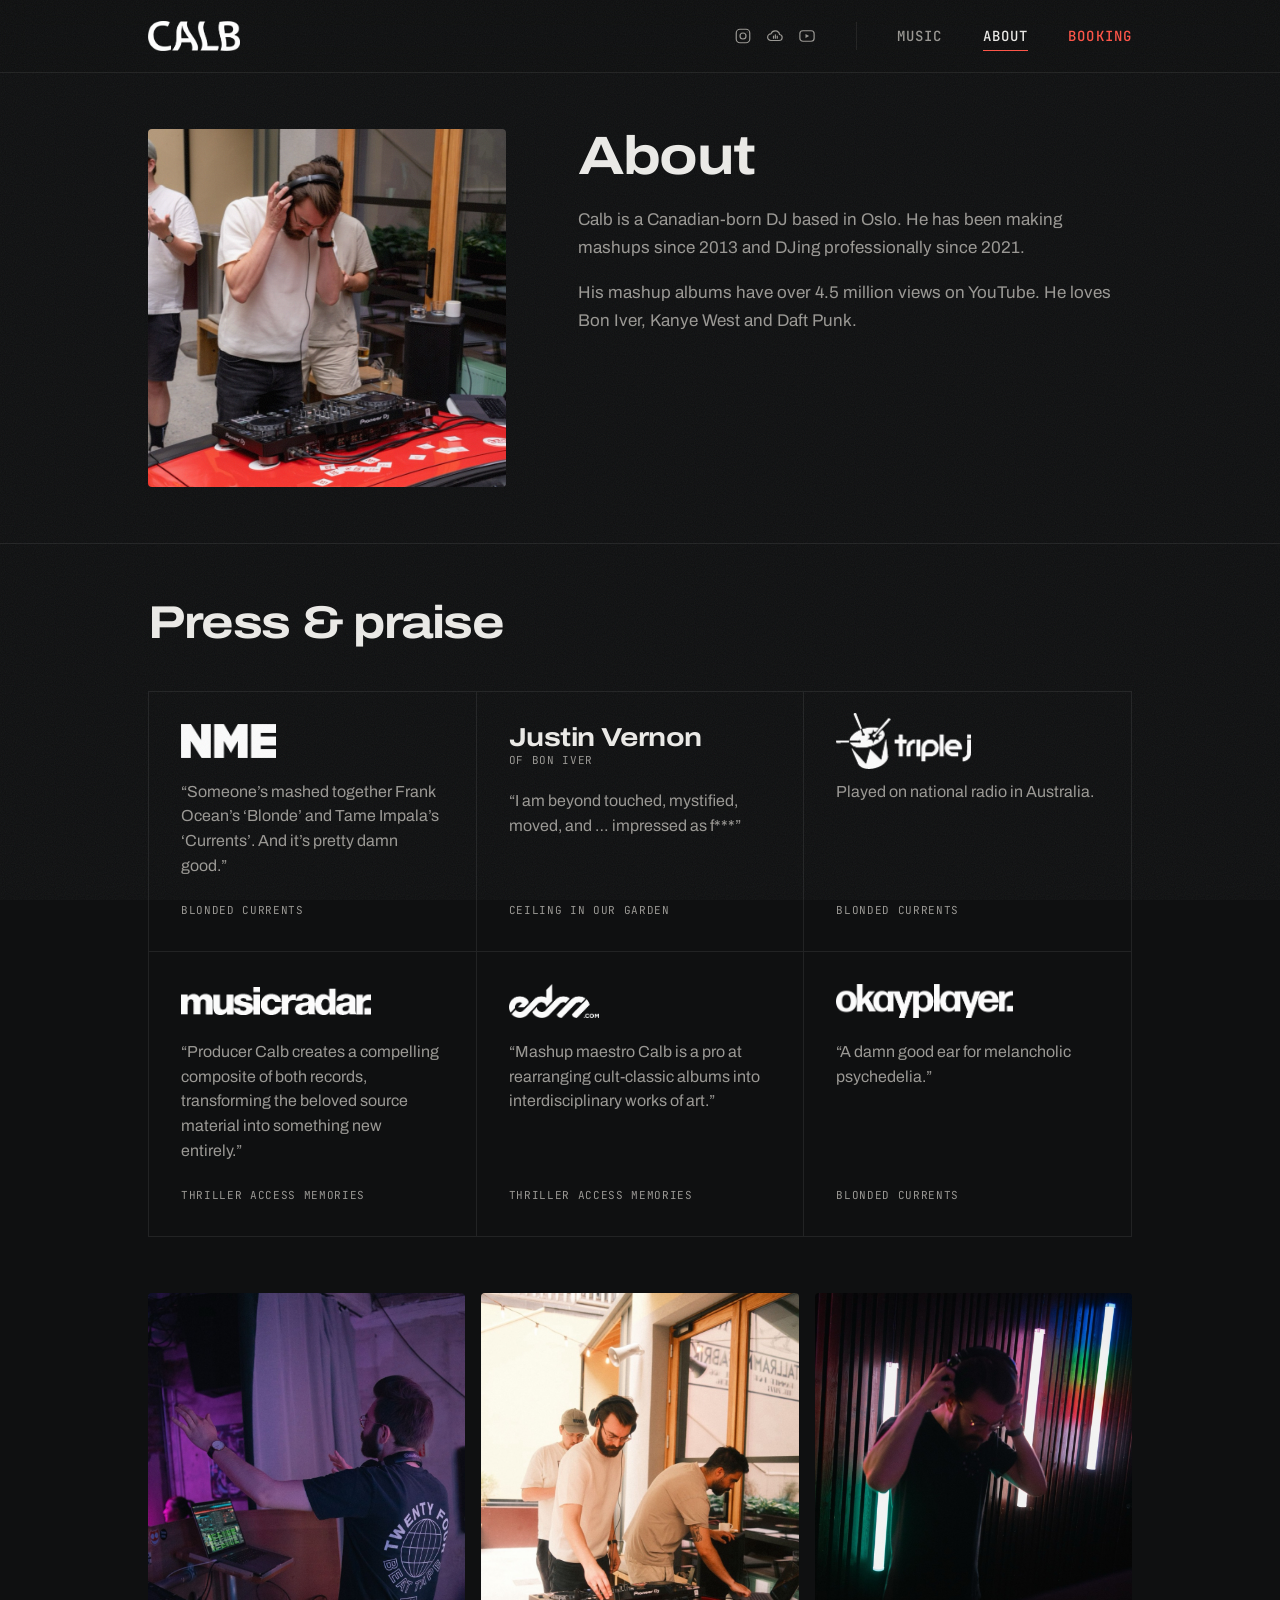
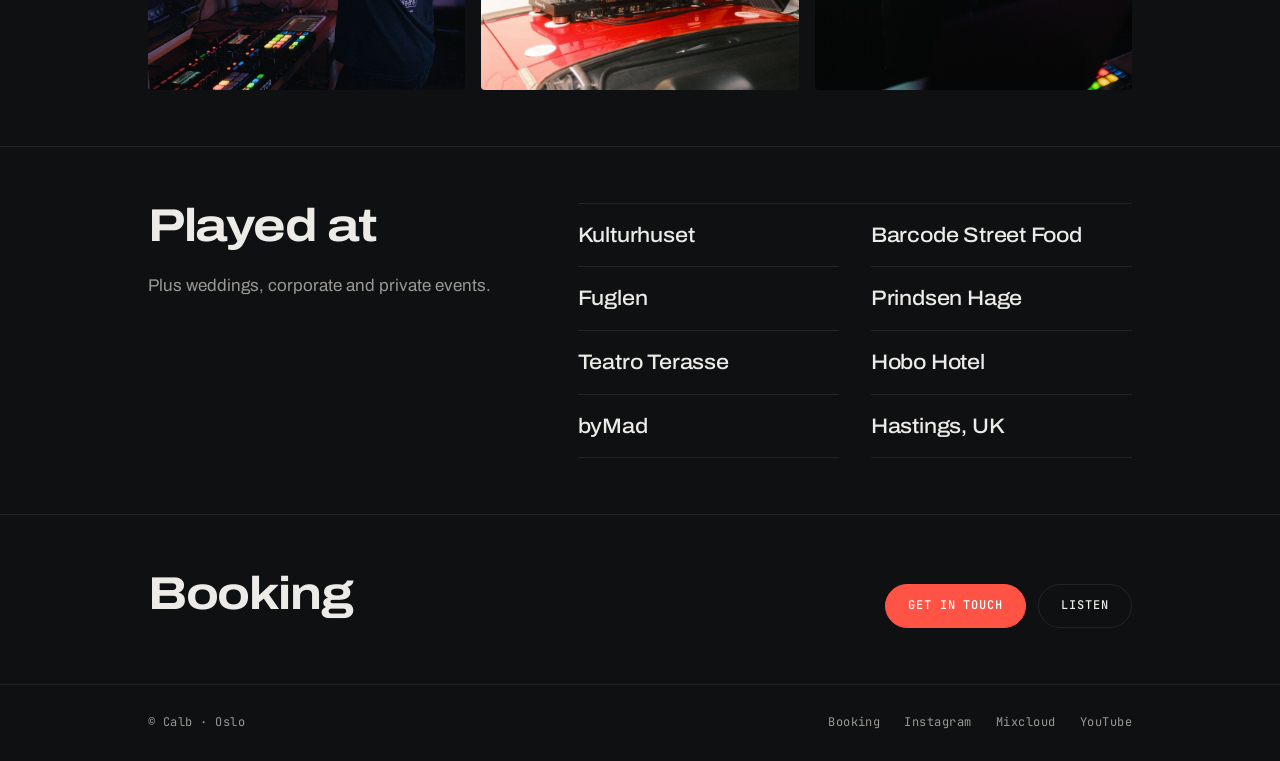
==== commit a7067ff9: "Trim copy for a calmer, more minimal feel Drop eyebrows, spec lists, repeated taglines and extra lin" ====
--- a/about.html
+++ b/about.html
@@ -44,17 +44,13 @@
     <main>
       <section class="section first">
         <div class="wrap grid">
-          <div class="align-h1">
+          <div>
             <img src="images/dj/courtyard-headphones.jpg" class="portrait square" alt="Calb DJing at an outdoor event">
           </div>
           <div>
-            <p class="tagline">DJ <span>/</span> Mashup artist <span>/</span> Oslo</p>
-            <h1>About Calb</h1>
-            <p>Calb is a Canadian-born DJ based in Oslo. He has been mixing music and making mashups since 2013, and DJing professionally
-              since 2021, playing house, disco, garage and groove at clubs, bars, restaurants and private events.</p>
-            <p>His longform mashup albums have over 4.5 million views on YouTube and have been covered by NME,
-              MusicRadar, Okayplayer and EDM.com.</p>
-            <p>He loves Bon Iver, Kanye West and Daft Punk.</p>
+            <h1>About</h1>
+            <p>Calb is a Canadian-born DJ based in Oslo. He has been making mashups since 2013 and DJing professionally since 2021.</p>
+            <p>His mashup albums have over 4.5 million views on YouTube. He loves Bon Iver, Kanye West and Daft Punk.</p>
           </div>
         </div>
       </section>
@@ -69,12 +65,12 @@
             <a class="press-card" href="https://www.nme.com/news/music/someones-mashed-together-frank-oceans-blonde-and-tame-impalas-currents-2901125" target="_blank" rel="noopener">
               <img class="press-logo" src="images/logos/nme red.png" alt="NME">
               <blockquote>&ldquo;Someone&rsquo;s mashed together Frank Ocean&rsquo;s &lsquo;Blonde&rsquo; and Tame Impala&rsquo;s &lsquo;Currents&rsquo;. And it&rsquo;s pretty damn good.&rdquo;</blockquote>
-              <span class="press-foot"><span>Blonded Currents</span><span class="read">Read &nearr;</span></span>
+              <span class="press-foot"><span>Blonded Currents</span></span>
             </a>
             <a class="press-card" href="https://www.reddit.com/r/boniver/comments/l1z0dz/comment/gk7irl0/?context=3" target="_blank" rel="noopener">
               <span class="press-name">Justin Vernon <small>of Bon Iver</small></span>
               <blockquote>&ldquo;I am beyond touched, mystified, moved, and &hellip; impressed as f***&rdquo;</blockquote>
-              <span class="press-foot"><span>Ceiling In Our Garden</span><span class="read">Read &nearr;</span></span>
+              <span class="press-foot"><span>Ceiling In Our Garden</span></span>
             </a>
             <div class="press-card">
               <img class="press-logo tall" src="images/logos/triplej red.png" alt="triple j">
@@ -84,17 +80,17 @@
             <a class="press-card" href="https://www.musicradar.com/news/listen-to-an-album-length-mashup-of-michael-jacksons-thriller-and-daft-punks-random-access-memories" target="_blank" rel="noopener">
               <img class="press-logo" src="images/logos/musicradar red.png" alt="MusicRadar">
               <blockquote>&ldquo;Producer Calb creates a compelling composite of both records, transforming the beloved source material into something new entirely.&rdquo;</blockquote>
-              <span class="press-foot"><span>Thriller Access Memories</span><span class="read">Read &nearr;</span></span>
+              <span class="press-foot"><span>Thriller Access Memories</span></span>
             </a>
             <a class="press-card" href="https://edm.com/music-releases/daft-punk-michael-jackson-mashup-album/" target="_blank" rel="noopener">
               <img class="press-logo" src="images/logos/EDM+com red.png" alt="EDM.com">
               <blockquote>&ldquo;Mashup maestro Calb is a pro at rearranging cult-classic albums into interdisciplinary works of art.&rdquo;</blockquote>
-              <span class="press-foot"><span>Thriller Access Memories</span><span class="read">Read &nearr;</span></span>
+              <span class="press-foot"><span>Thriller Access Memories</span></span>
             </a>
             <a class="press-card" href="https://www.okayplayer.com/this-frank-ocean-and-tame-impala-mash-up-album-works-way-too-well/441551" target="_blank" rel="noopener">
               <img class="press-logo" src="images/logos/okayplayer red.png" alt="Okayplayer">
               <blockquote>&ldquo;A damn good ear for melancholic psychedelia.&rdquo;</blockquote>
-              <span class="press-foot"><span>Blonded Currents</span><span class="read">Read &nearr;</span></span>
+              <span class="press-foot"><span>Blonded Currents</span></span>
             </a>
           </div>
         </div>
@@ -113,11 +109,10 @@
       <section class="section" id="played">
         <div class="wrap grid">
           <div>
-            <span class="eyebrow">Played at</span>
-            <h2>Venues</h2>
-            <p>In Oslo and abroad, plus corporate events, weddings and private parties.</p>
+            <h2>Played at</h2>
+            <p>Plus weddings, corporate and private events.</p>
           </div>
-          <ul class="venues align-h2">
+          <ul class="venues">
             <li>Kulturhuset</li>
             <li>Fuglen</li>
             <li>Teatro Terasse</li>
@@ -134,12 +129,10 @@
         <div class="wrap band-grid">
           <div>
             <h2>Booking</h2>
-            <p>Clubs, bars, restaurants, corporate events, weddings and private parties.
-              <a href="mailto:belacmu@gmail.com?subject=DJ%20booking%20inquiry">belacmu@gmail.com</a></p>
           </div>
           <div class="actions">
             <a class="btn" href="mailto:belacmu@gmail.com?subject=DJ%20booking%20inquiry">Get in touch</a>
-            <a class="btn ghost" href="index.html#mixes">&larr; Listen to mixes</a>
+            <a class="btn ghost" href="index.html#mixes">Listen</a>
           </div>
         </div>
       </section>
--- a/styles.css
+++ b/styles.css
@@ -774,100 +774,131 @@
   color: var(--text);
 }
 
-/* --- YouTube playlist player overrides --------------------------------- */
-
-.player-container {
+/* --- Mashup player with thumbnails underneath ------------------------- */
+
+.yt-player {
+  position: relative;
+  display: block;
   width: 100%;
-}
-
-.mlvp-container {
-  padding-top: 0;
-  padding-bottom: 56.25%;
+  aspect-ratio: 16 / 9;
+  padding: 0;
+  border: 0;
+  border-radius: 4px;
+  overflow: hidden;
   background: #000;
-  border-radius: 6px;
+  cursor: pointer;
+}
+
+.yt-player img {
+  width: 100%;
+  height: 100%;
+  object-fit: cover;
+  opacity: 0.85;
+  transition: opacity 0.25s ease;
+}
+
+.yt-player:hover img {
+  opacity: 1;
+}
+
+.yt-player iframe {
+  position: absolute;
+  inset: 0;
+  width: 100%;
+  height: 100%;
+  border: 0;
+}
+
+.yt-player .play {
+  position: absolute;
+  left: 50%;
+  top: 50%;
+  width: 64px;
+  height: 64px;
+  margin: -32px 0 0 -32px;
+  border-radius: 50%;
+  background: var(--accent);
+  transition: transform 0.2s ease;
+}
+
+.yt-player .play::after {
+  content: "";
+  position: absolute;
+  left: 25px;
+  top: 20px;
+  border-style: solid;
+  border-width: 12px 0 12px 19px;
+  border-color: transparent transparent transparent #fff;
+}
+
+.yt-player:hover .play {
+  transform: scale(1.06);
+}
+
+/* all albums as small thumbnails directly under the player */
+.albums {
+  display: grid;
+  grid-template-columns: repeat(5, minmax(0, 1fr));
+  gap: 14px 8px;
+  margin: 10px 0 0;
+  padding: 0;
+  list-style: none;
+}
+
+.album {
+  display: block;
+  width: 100%;
+  padding: 0;
+  border: 0;
+  background: none;
+  color: inherit;
+  font: inherit;
+  text-align: left;
+  cursor: pointer;
+}
+
+.album img {
+  width: 100%;
+  aspect-ratio: 16 / 9;
+  object-fit: cover;
+  border-radius: 2px;
+  opacity: 0.5;
+  transition: opacity 0.2s ease;
+}
+
+.album:hover img,
+.album[aria-current] img {
+  opacity: 1;
+}
+
+.album[aria-current] img {
+  box-shadow: 0 0 0 2px var(--accent);
+}
+
+.album-title {
+  display: block;
+  margin-top: 6px;
   overflow: hidden;
-}
-
-.mlvp-container iframe {
-  height: 100%;
-}
-
-.mlvp-arrows {
-  top: 38px;
-}
-
-.mlvp-arrow-left,
-.mlvp-arrow-right {
-  display: flex;
-  align-items: center;
-  justify-content: center;
-  width: 26px;
-  height: 26px;
-  border: 1px solid var(--line);
-  border-radius: 50%;
-  color: var(--muted);
-  transition: color 0.2s ease, border-color 0.2s ease;
-}
-
-.mlvp-arrow-left:hover,
-.mlvp-arrow-right:hover {
-  color: var(--text);
-  border-color: var(--text);
-}
-
-.demo-icon {
-  font-size: 13px;
-  line-height: 1;
-}
-
-.mlvp-list-container {
-  margin: 14px 34px 0;
-}
-
-.vid-item {
-  outline: none;
-}
-
-.thumb {
-  border-radius: 3px;
-}
-
-.thumb img {
-  opacity: 0.45;
-  transition: opacity 0.3s ease;
-}
-
-.vid-item:hover .thumb img,
-.thumb img.current-vid {
-  opacity: 1 !important;
-}
-
-.vid-item .desc {
-  display: -webkit-box;
-  -webkit-line-clamp: 2;
-  -webkit-box-orient: vertical;
-  overflow: hidden;
-  margin-top: 8px;
-  color: var(--muted) !important;
-  font-size: 12px;
-  line-height: 1.4;
+  color: var(--muted);
+  font-size: 11px;
+  line-height: 1.3;
+  white-space: nowrap;
+  text-overflow: ellipsis;
   transition: color 0.2s ease;
 }
 
-.vid-item:hover .desc,
-.vid-item .desc.current-vid {
-  color: var(--text) !important;
-}
-
-.vid-item .desc.current-vid::before {
-  content: "Now playing";
-  display: block;
-  margin-bottom: 2px;
+.album:hover .album-title {
+  color: var(--text);
+}
+
+.album[aria-current] .album-title {
   color: var(--accent);
-  font-family: var(--mono);
-  font-size: 10px;
-  letter-spacing: 0.08em;
-  text-transform: uppercase;
+}
+
+.album:focus-visible,
+.yt-player:focus-visible {
+  outline: 2px solid var(--accent);
+  outline-offset: 2px;
 }
 
 /* --- Responsive --------------------------------------------------------- */
@@ -879,7 +910,8 @@
   }
 
   /* media under text on mobile, except where noted */
-  .grid .media-first {
+  .grid .media-first,
+  .grid .text-first {
     order: -1;
   }
 
@@ -893,6 +925,29 @@
 
   .intro-grid {
     grid-template-columns: minmax(0, 1fr);
+  }
+
+  /* thumbnails become a swipeable row on narrow screens */
+  .albums {
+    display: flex;
+    gap: 10px;
+    margin-right: calc(-1 * var(--gutter));
+    padding-right: var(--gutter);
+    overflow-x: auto;
+    scroll-snap-type: x mandatory;
+    scrollbar-width: none;
+  }
+
+  .albums::-webkit-scrollbar {
+    display: none;
+  }
+
+  /* fixed width: long single-line titles must not stretch their card */
+  .albums li {
+    flex: 0 0 34%;
+    width: 34%;
+    min-width: 0;
+    scroll-snap-align: start;
   }
 
   .align-h2,
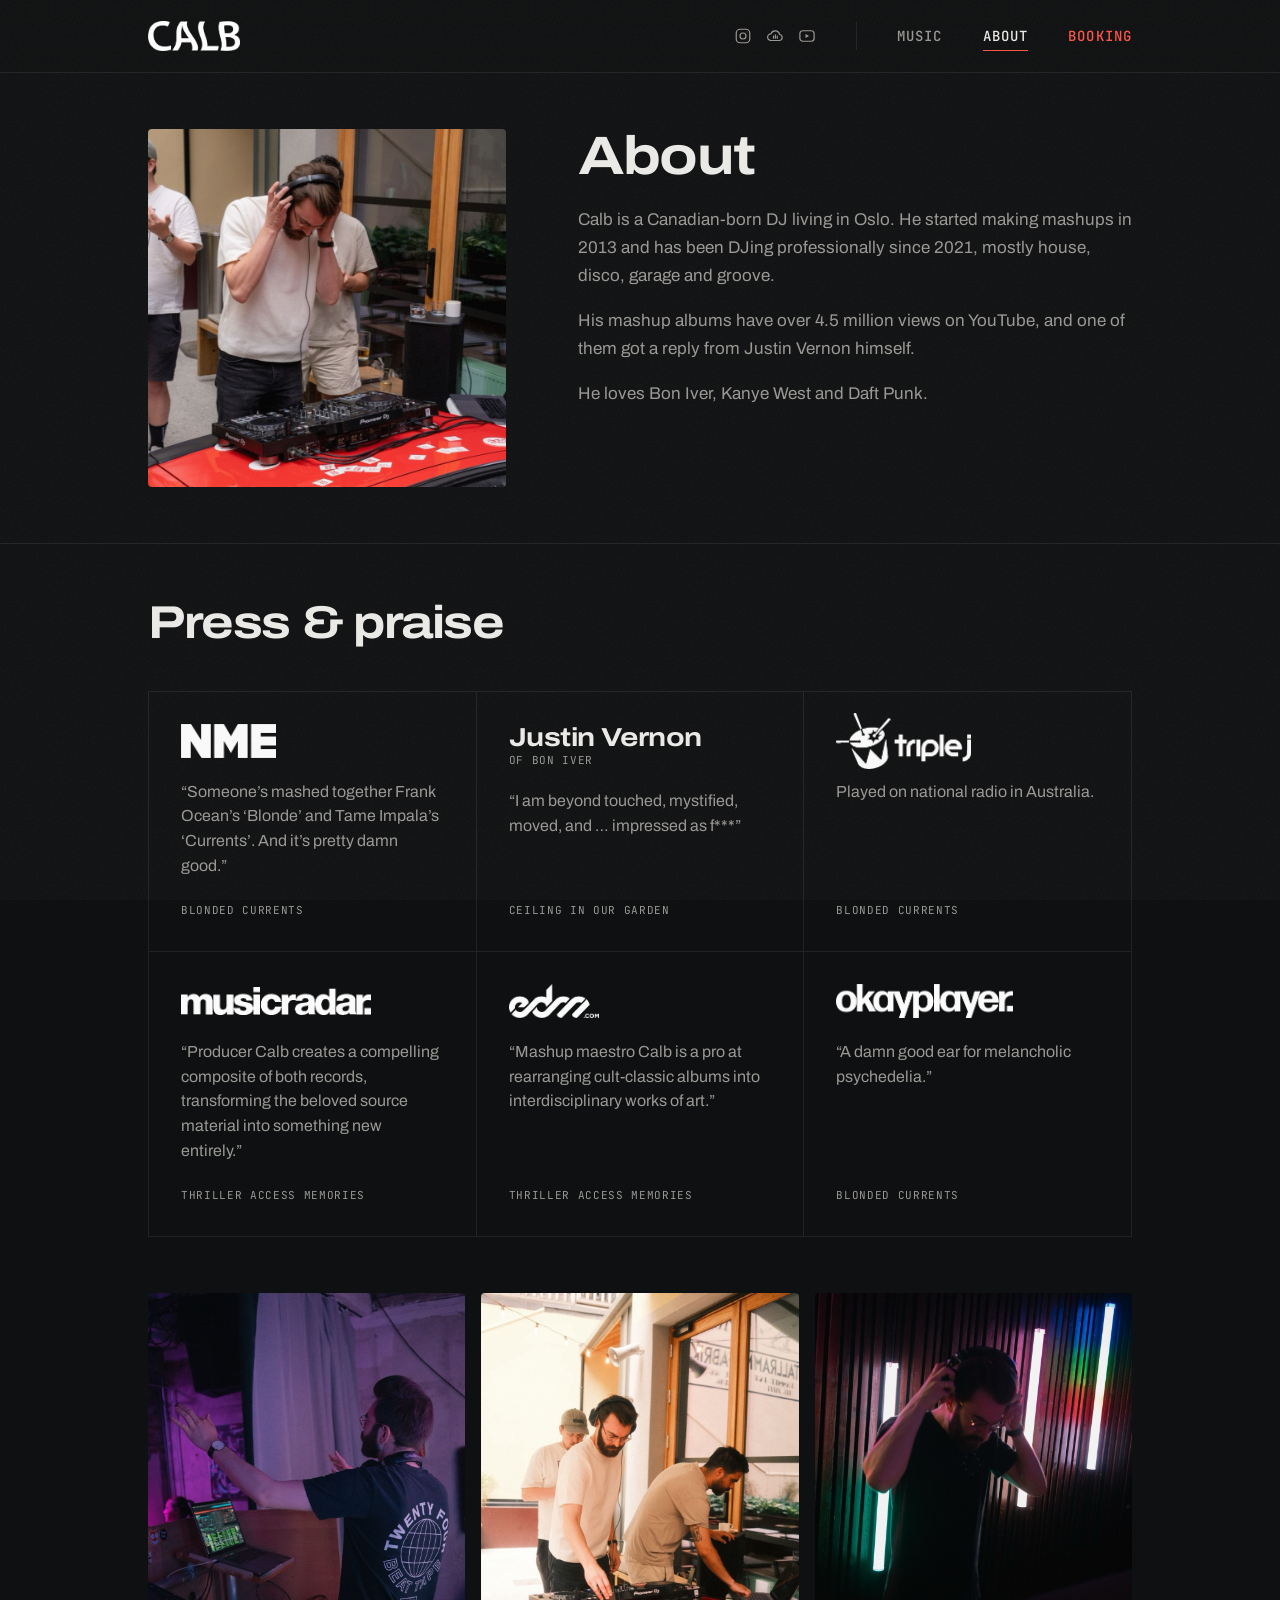
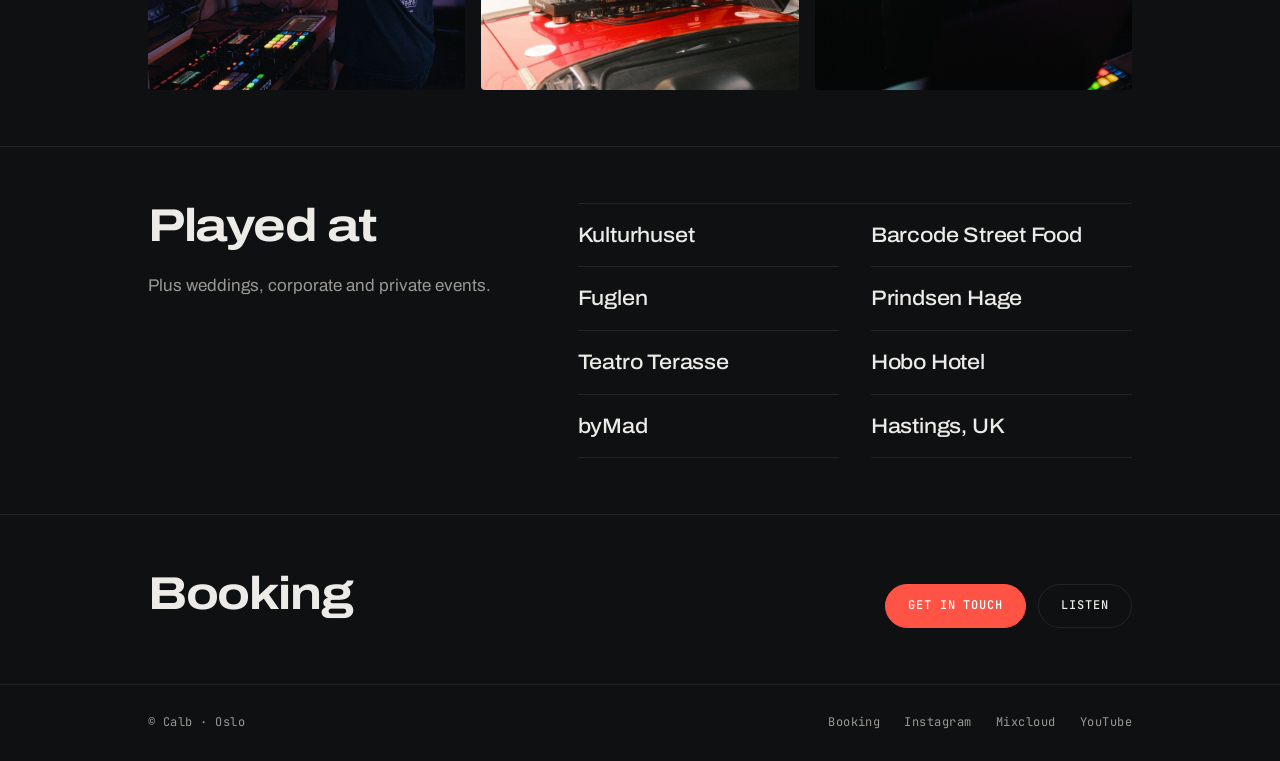
==== commit 14a43b3f: "Add a little personal copy back, drop Music page booking band Co-Authored-By: Claude Opus 5.5 <norep" ====
--- a/about.html
+++ b/about.html
@@ -49,8 +49,10 @@
           </div>
           <div>
             <h1>About</h1>
-            <p>Calb is a Canadian-born DJ based in Oslo. He has been making mashups since 2013 and DJing professionally since 2021.</p>
-            <p>His mashup albums have over 4.5 million views on YouTube. He loves Bon Iver, Kanye West and Daft Punk.</p>
+            <p>Calb is a Canadian-born DJ living in Oslo. He started making mashups in 2013 and has been DJing professionally
+              since 2021, mostly house, disco, garage and groove.</p>
+            <p>His mashup albums have over 4.5 million views on YouTube, and one of them got a reply from Justin Vernon himself.</p>
+            <p>He loves Bon Iver, Kanye West and Daft Punk.</p>
           </div>
         </div>
       </section>
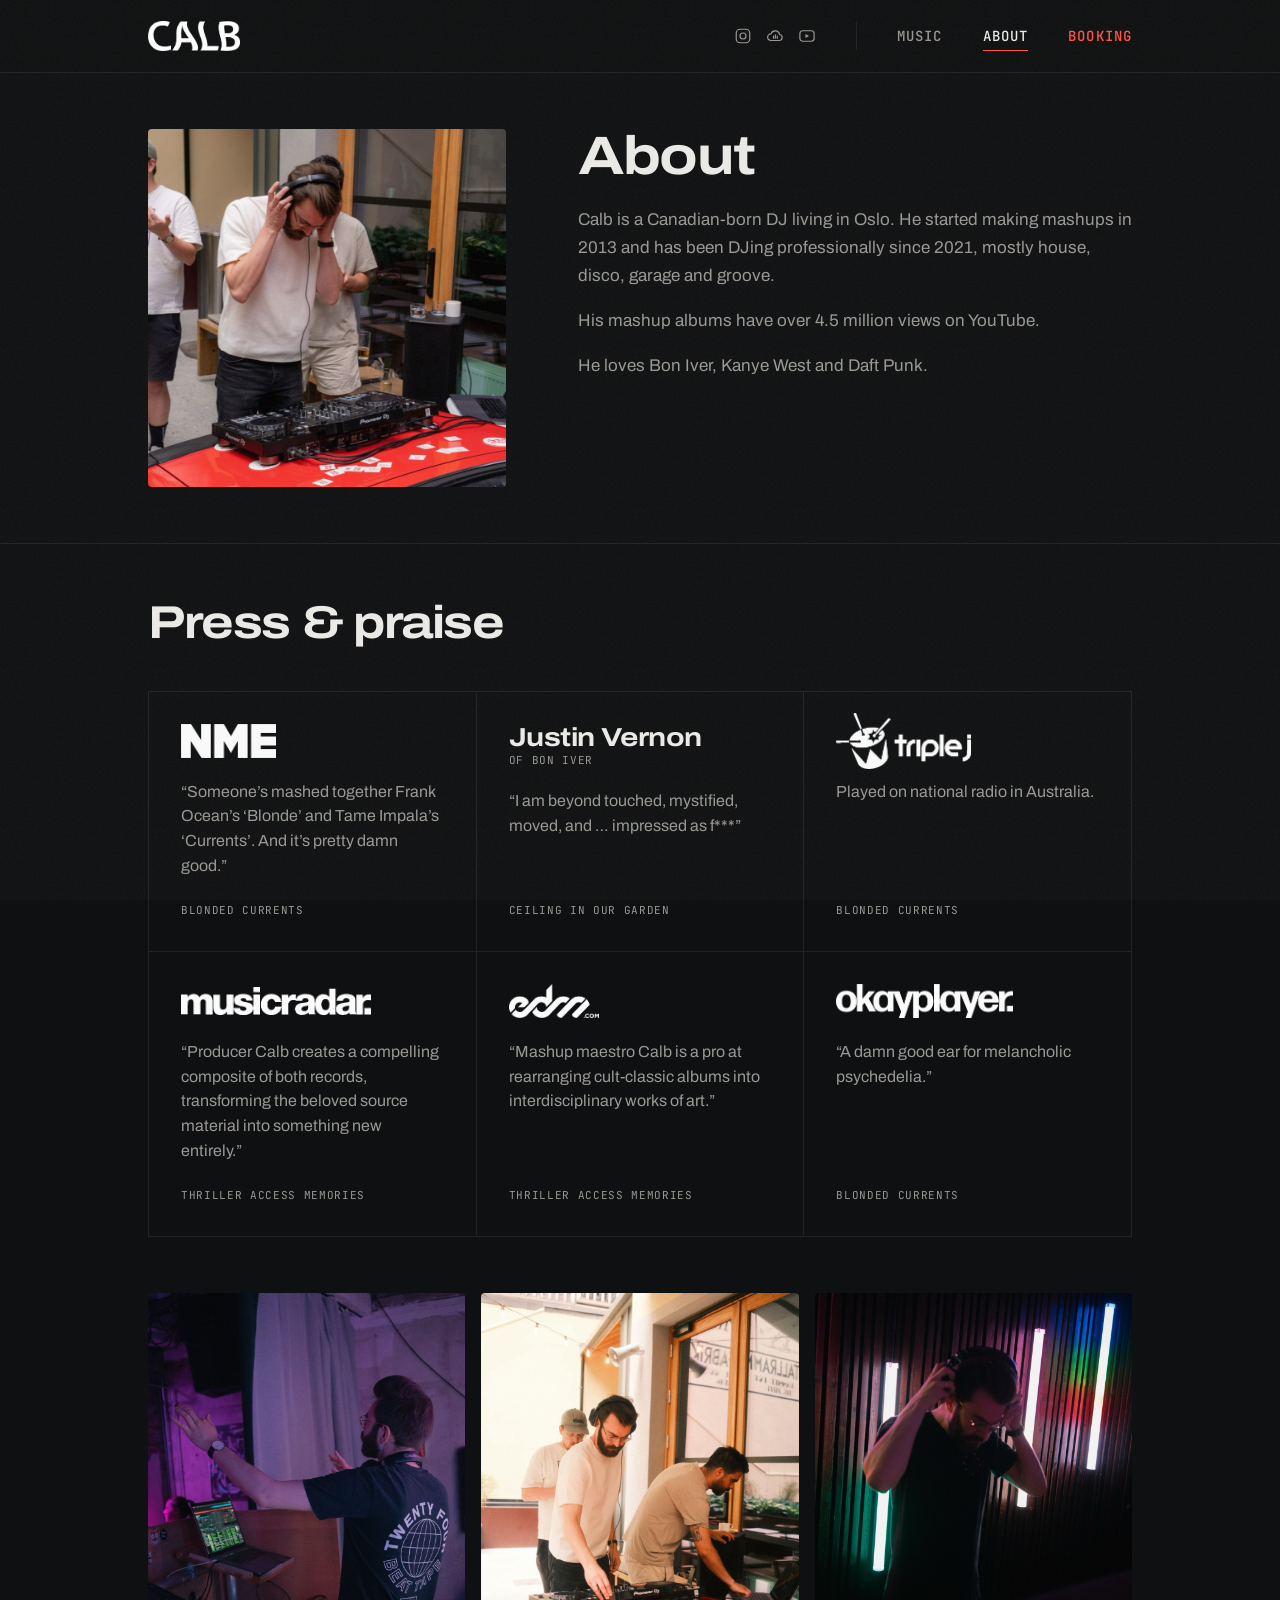
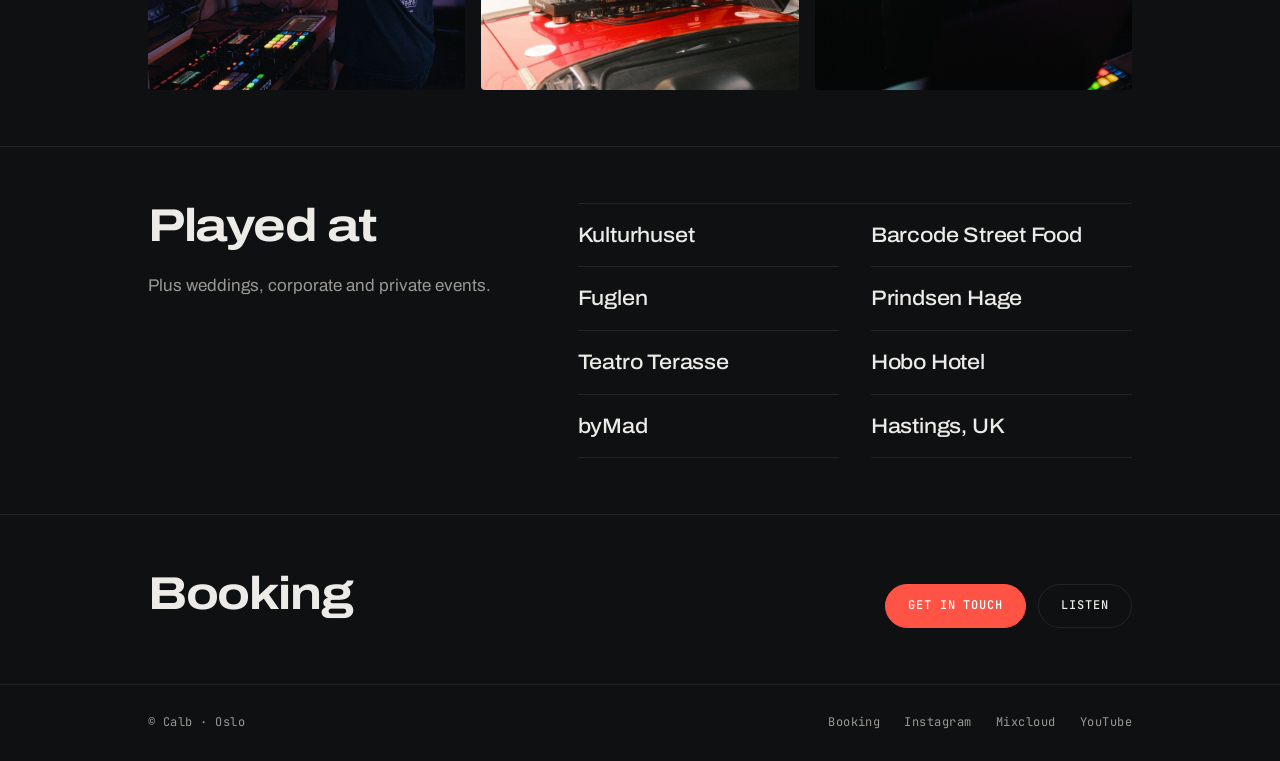
==== commit 10bb6729: "Remove Justin Vernon line from About bio Co-Authored-By: Claude Opus 5.5 <noreply@anthropic.com>" ====
--- a/about.html
+++ b/about.html
@@ -51,7 +51,7 @@
             <h1>About</h1>
             <p>Calb is a Canadian-born DJ living in Oslo. He started making mashups in 2013 and has been DJing professionally
               since 2021, mostly house, disco, garage and groove.</p>
-            <p>His mashup albums have over 4.5 million views on YouTube, and one of them got a reply from Justin Vernon himself.</p>
+            <p>His mashup albums have over 4.5 million views on YouTube.</p>
             <p>He loves Bon Iver, Kanye West and Daft Punk.</p>
           </div>
         </div>
